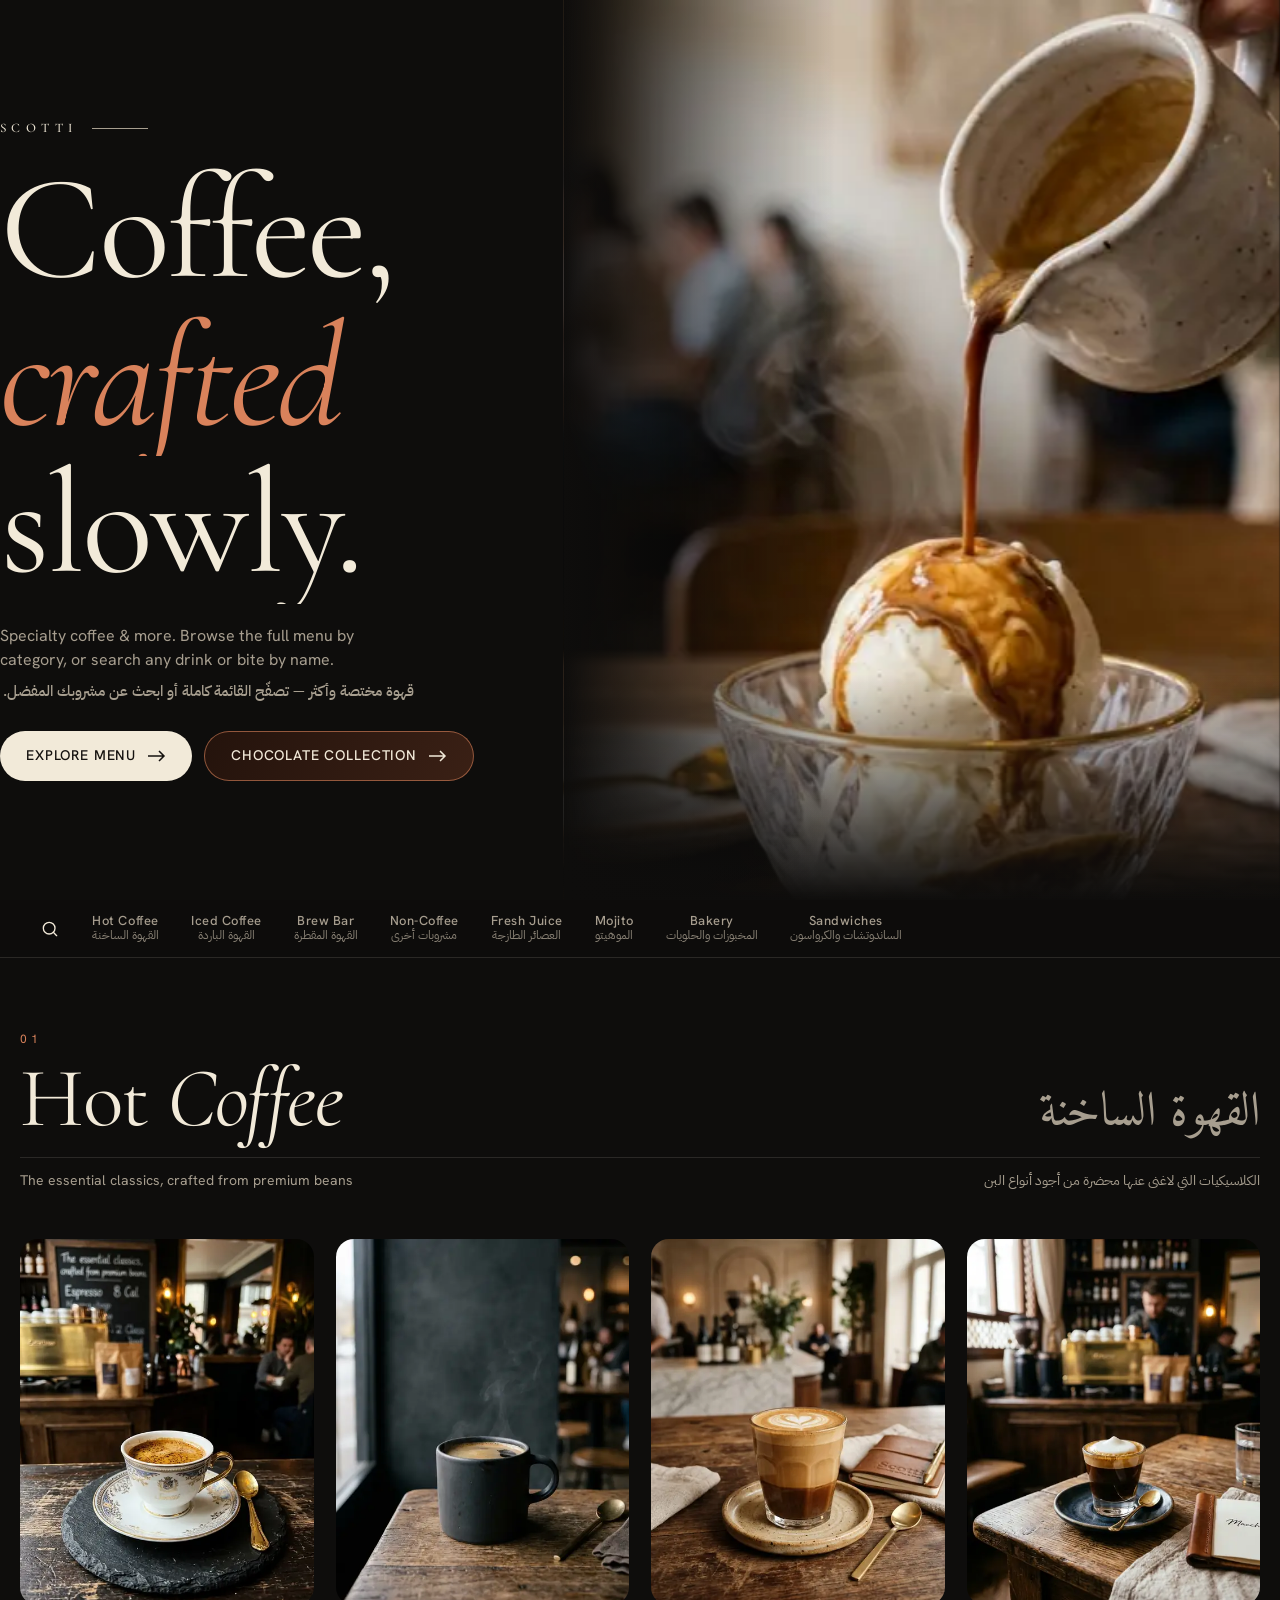
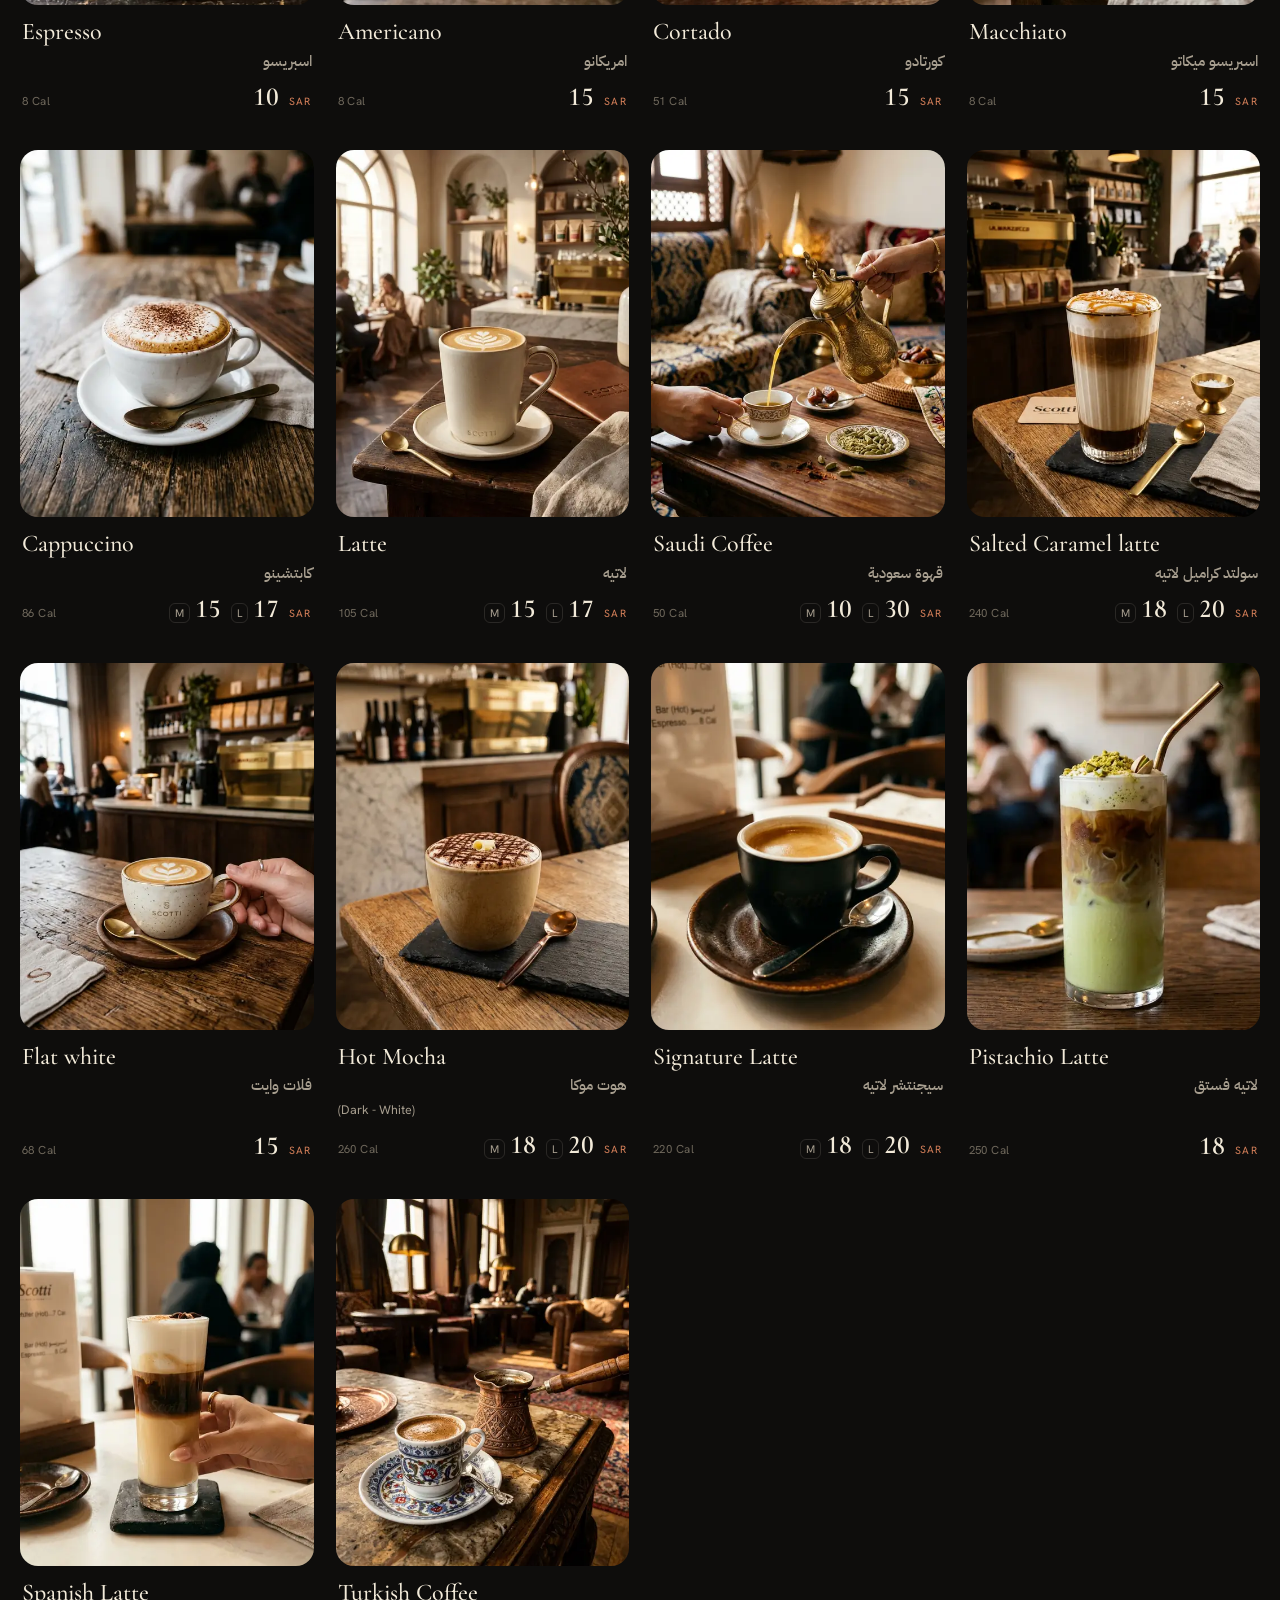
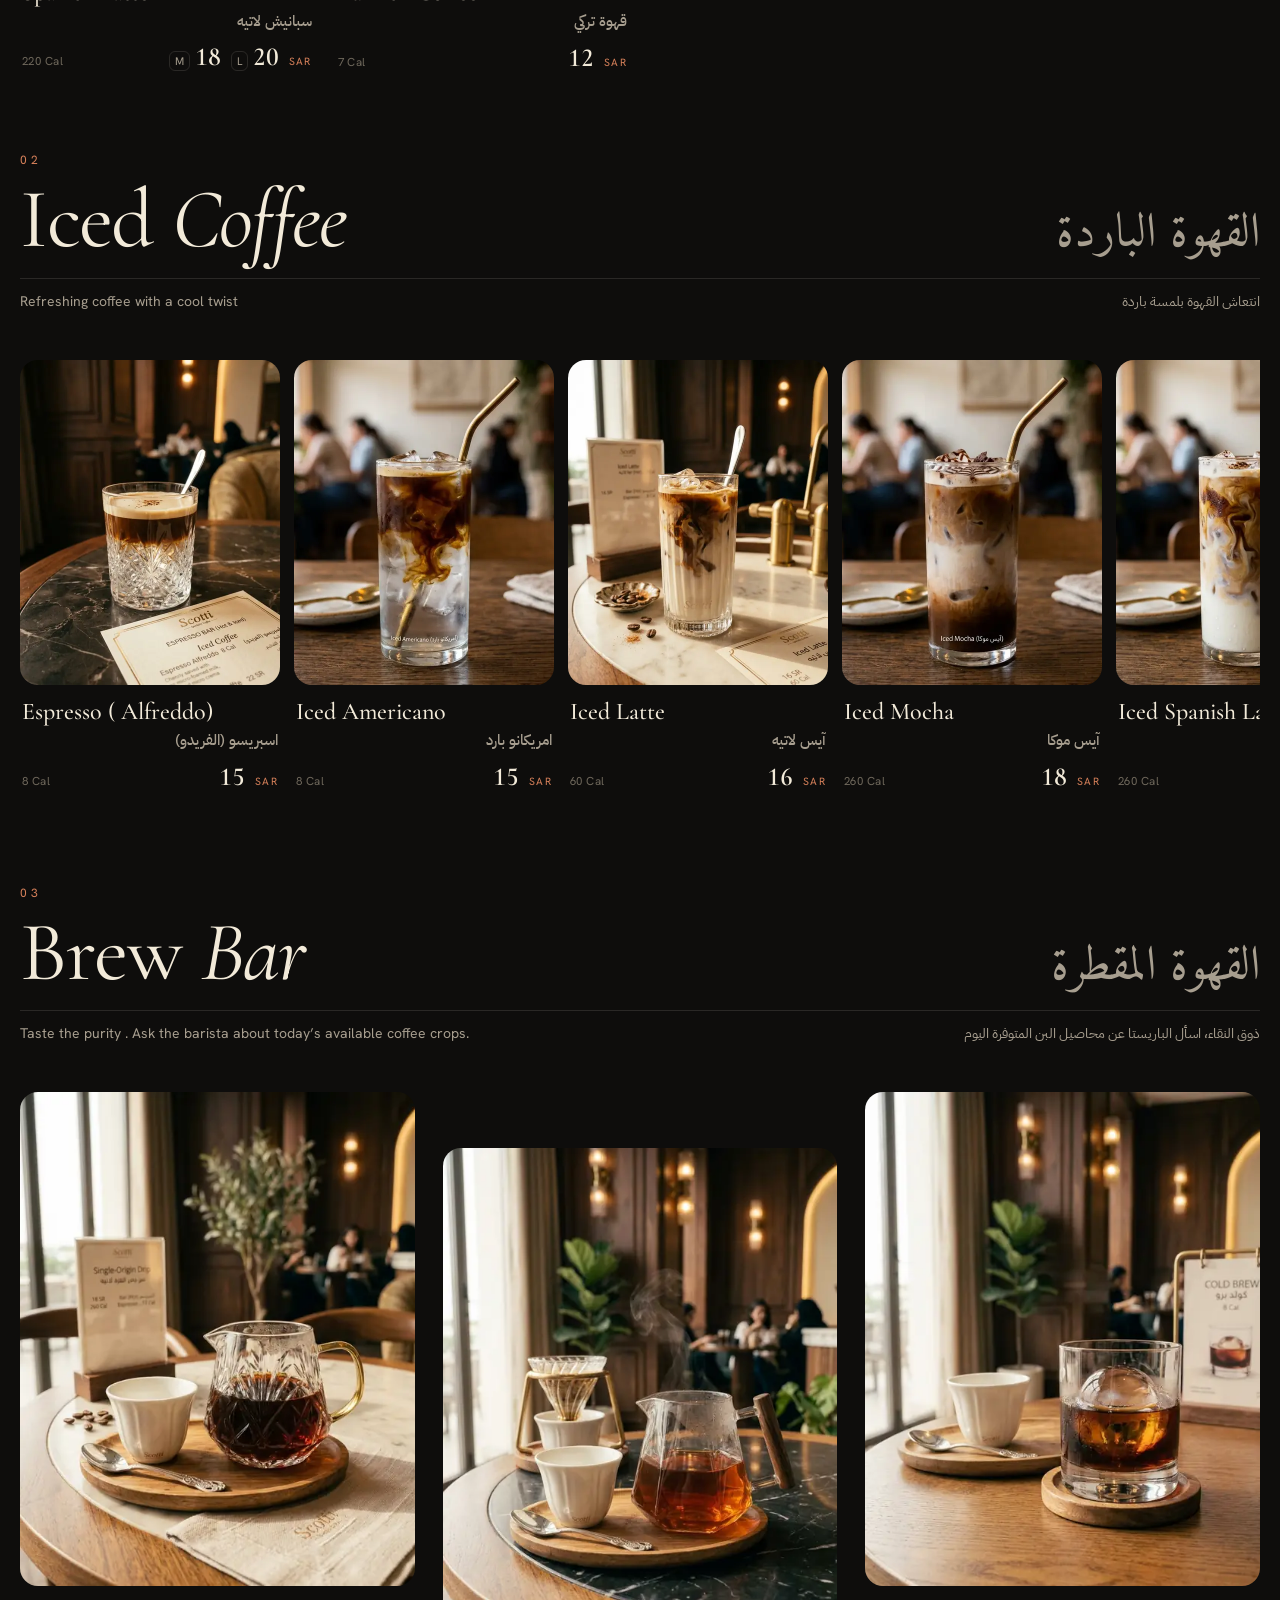
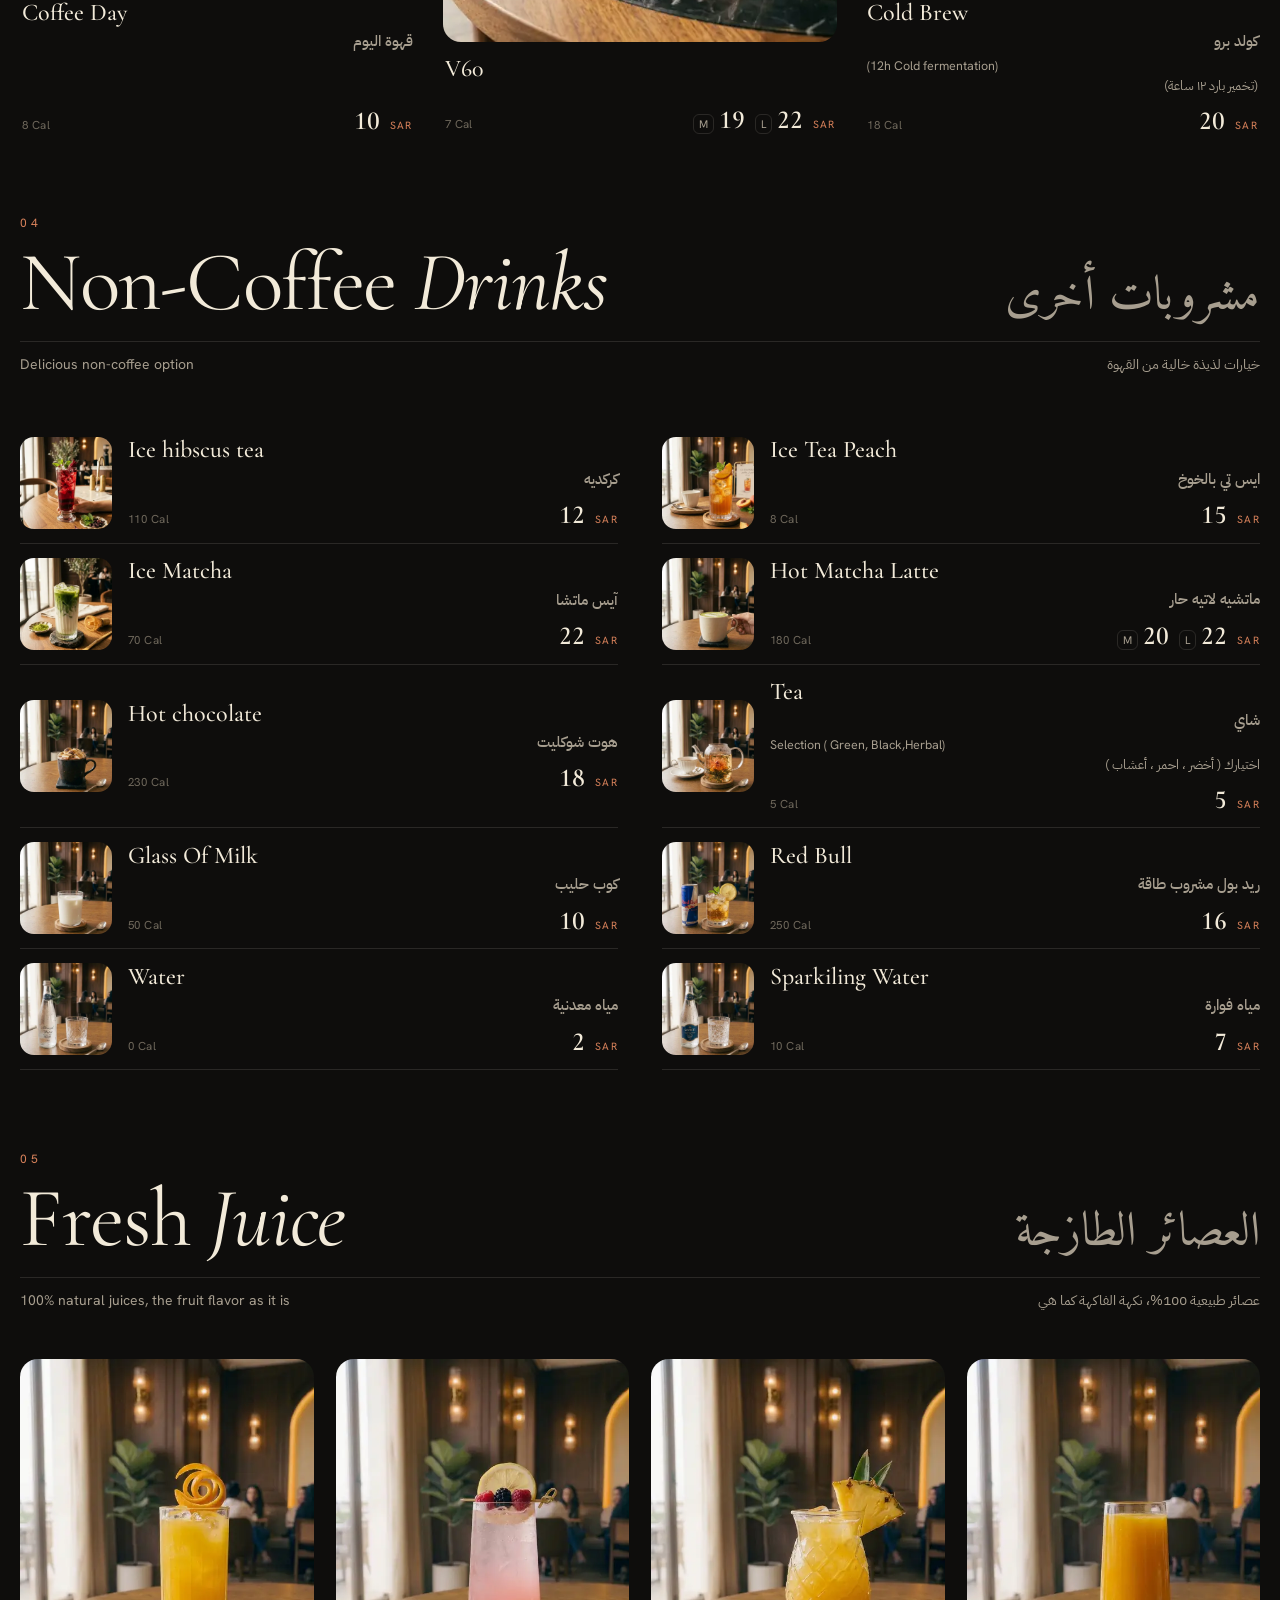
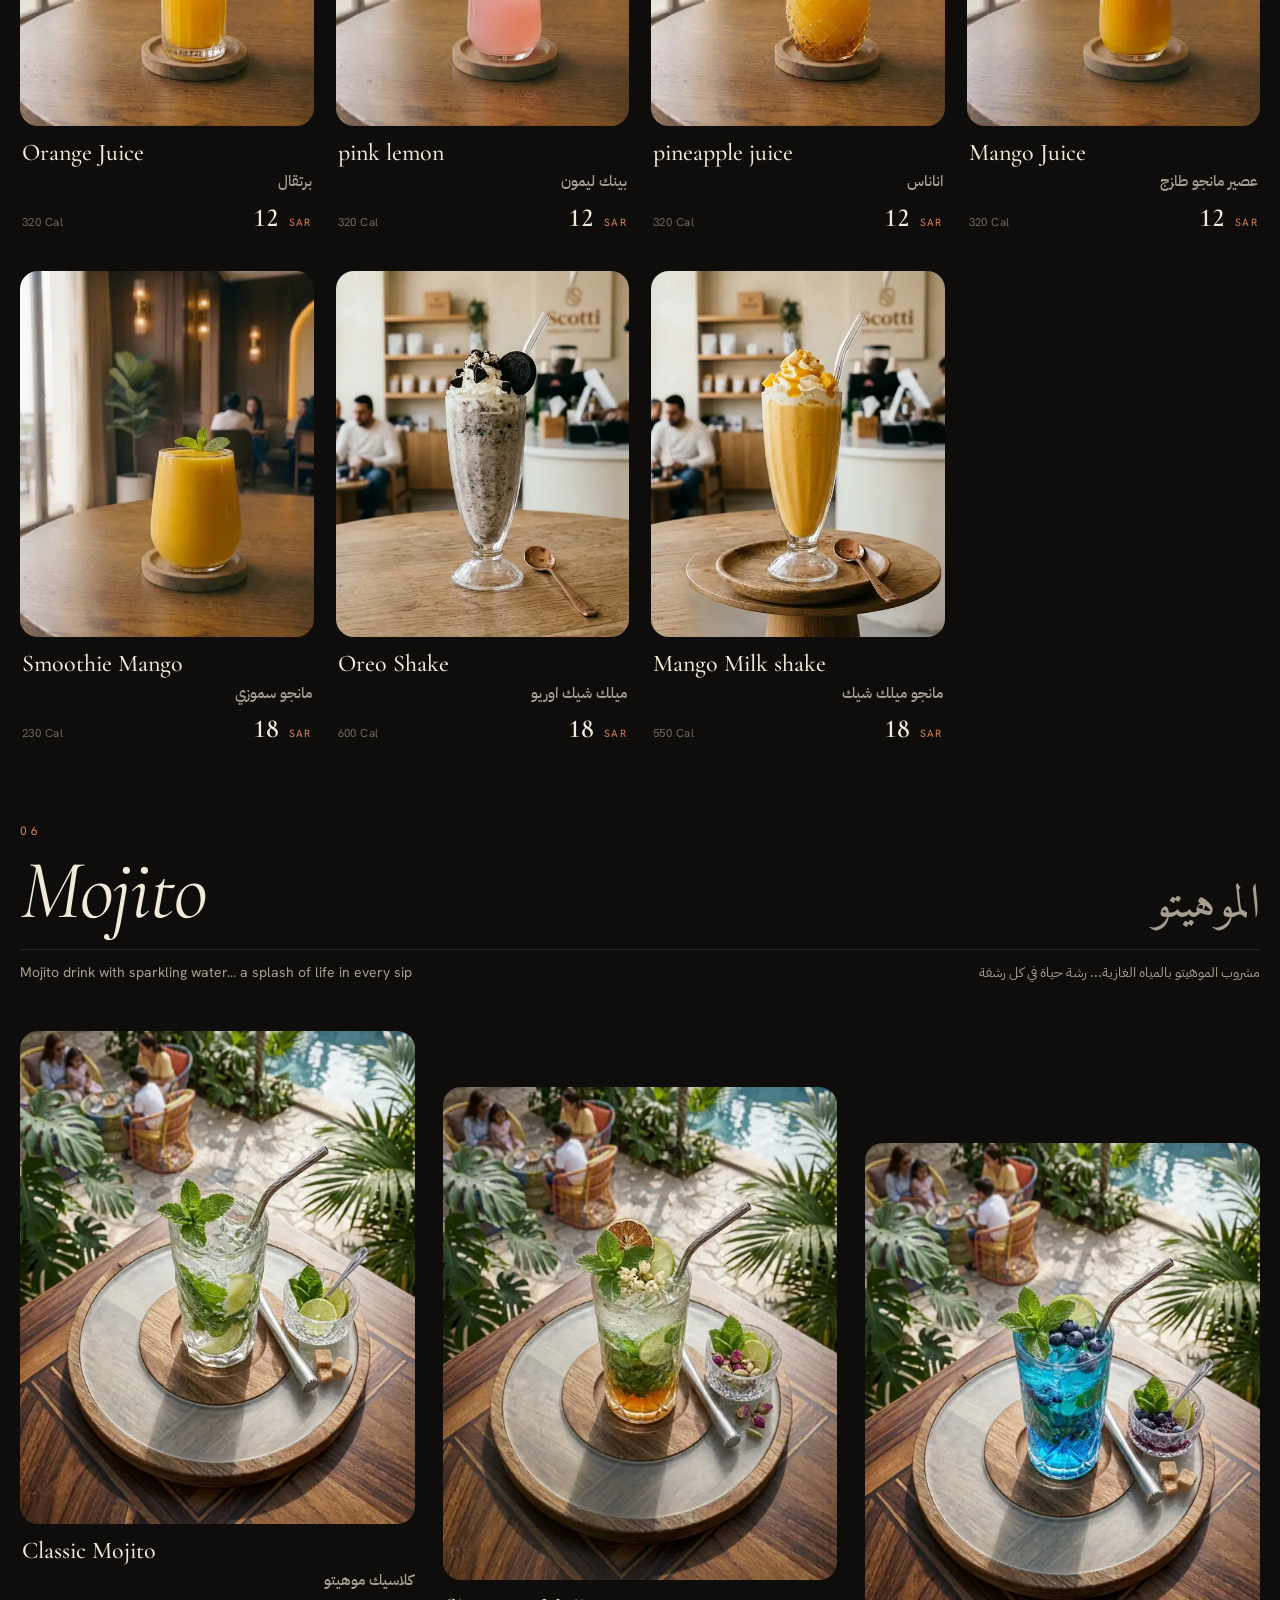
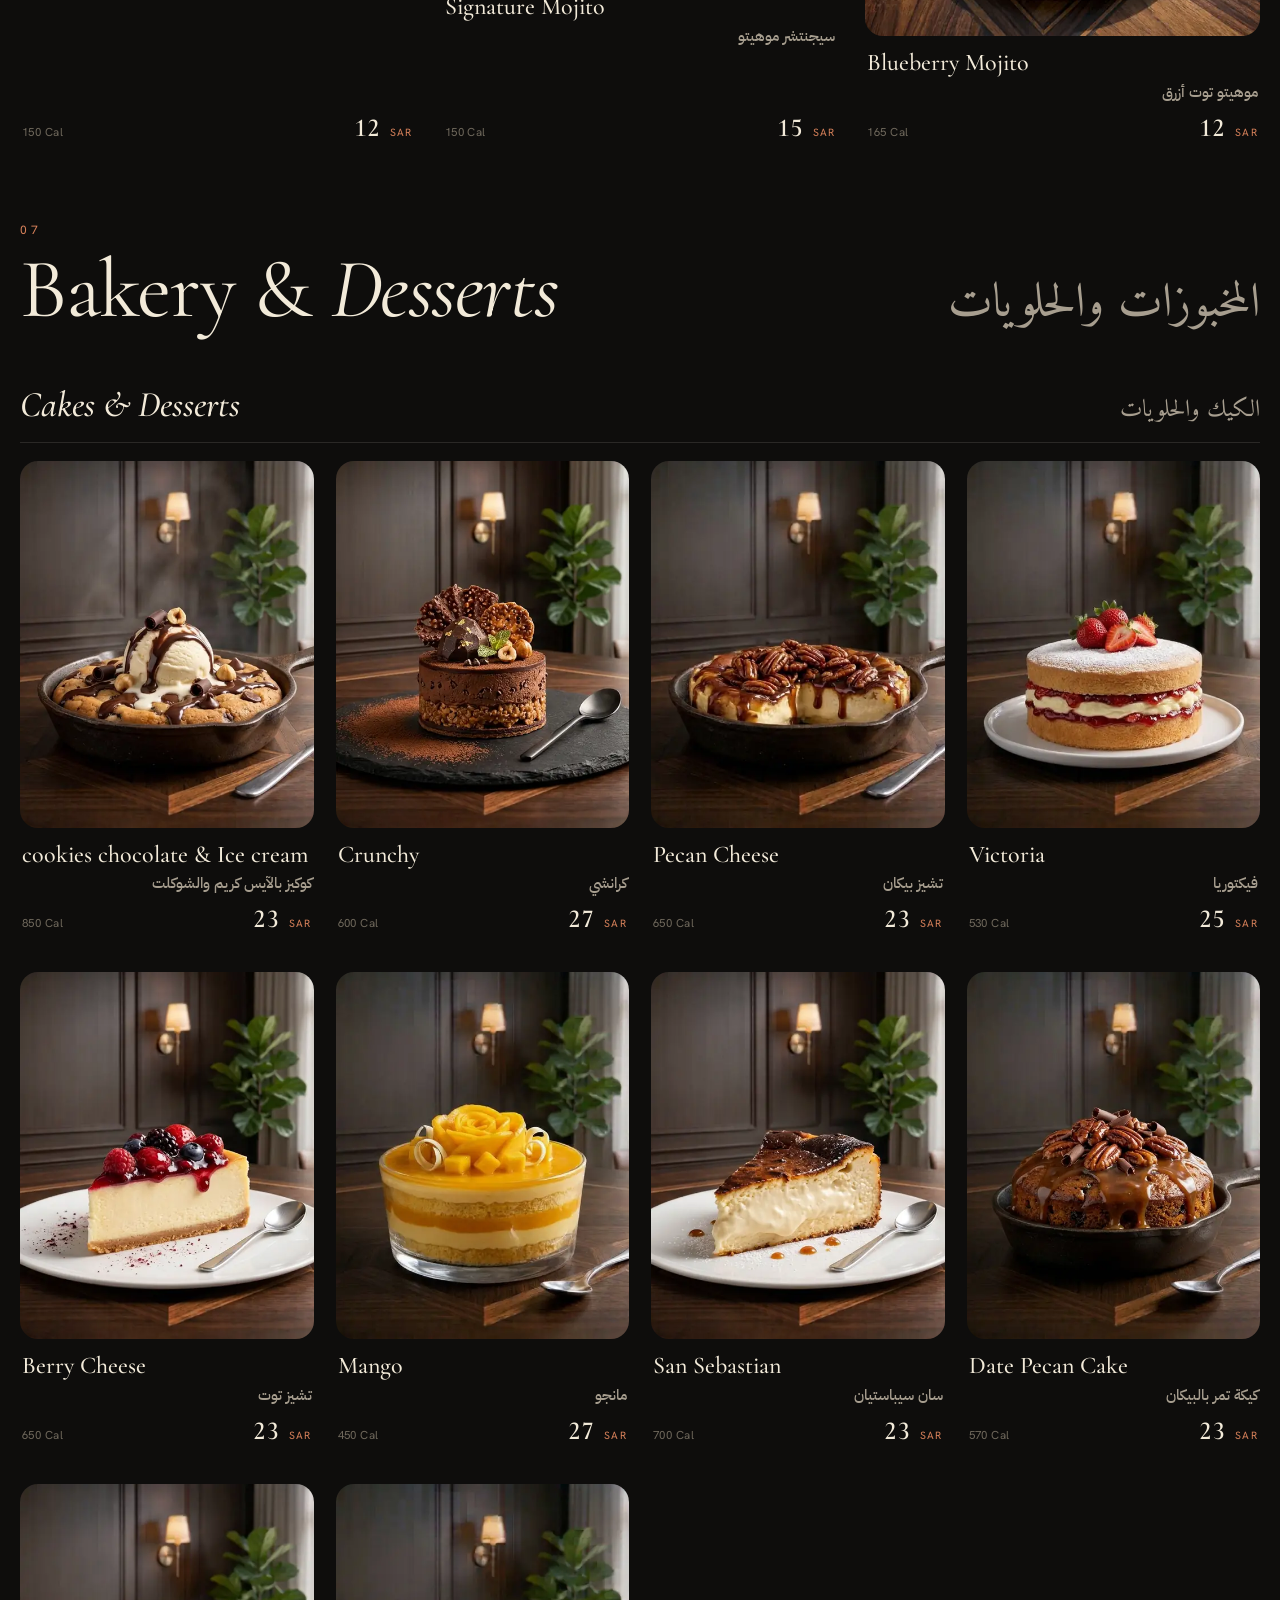
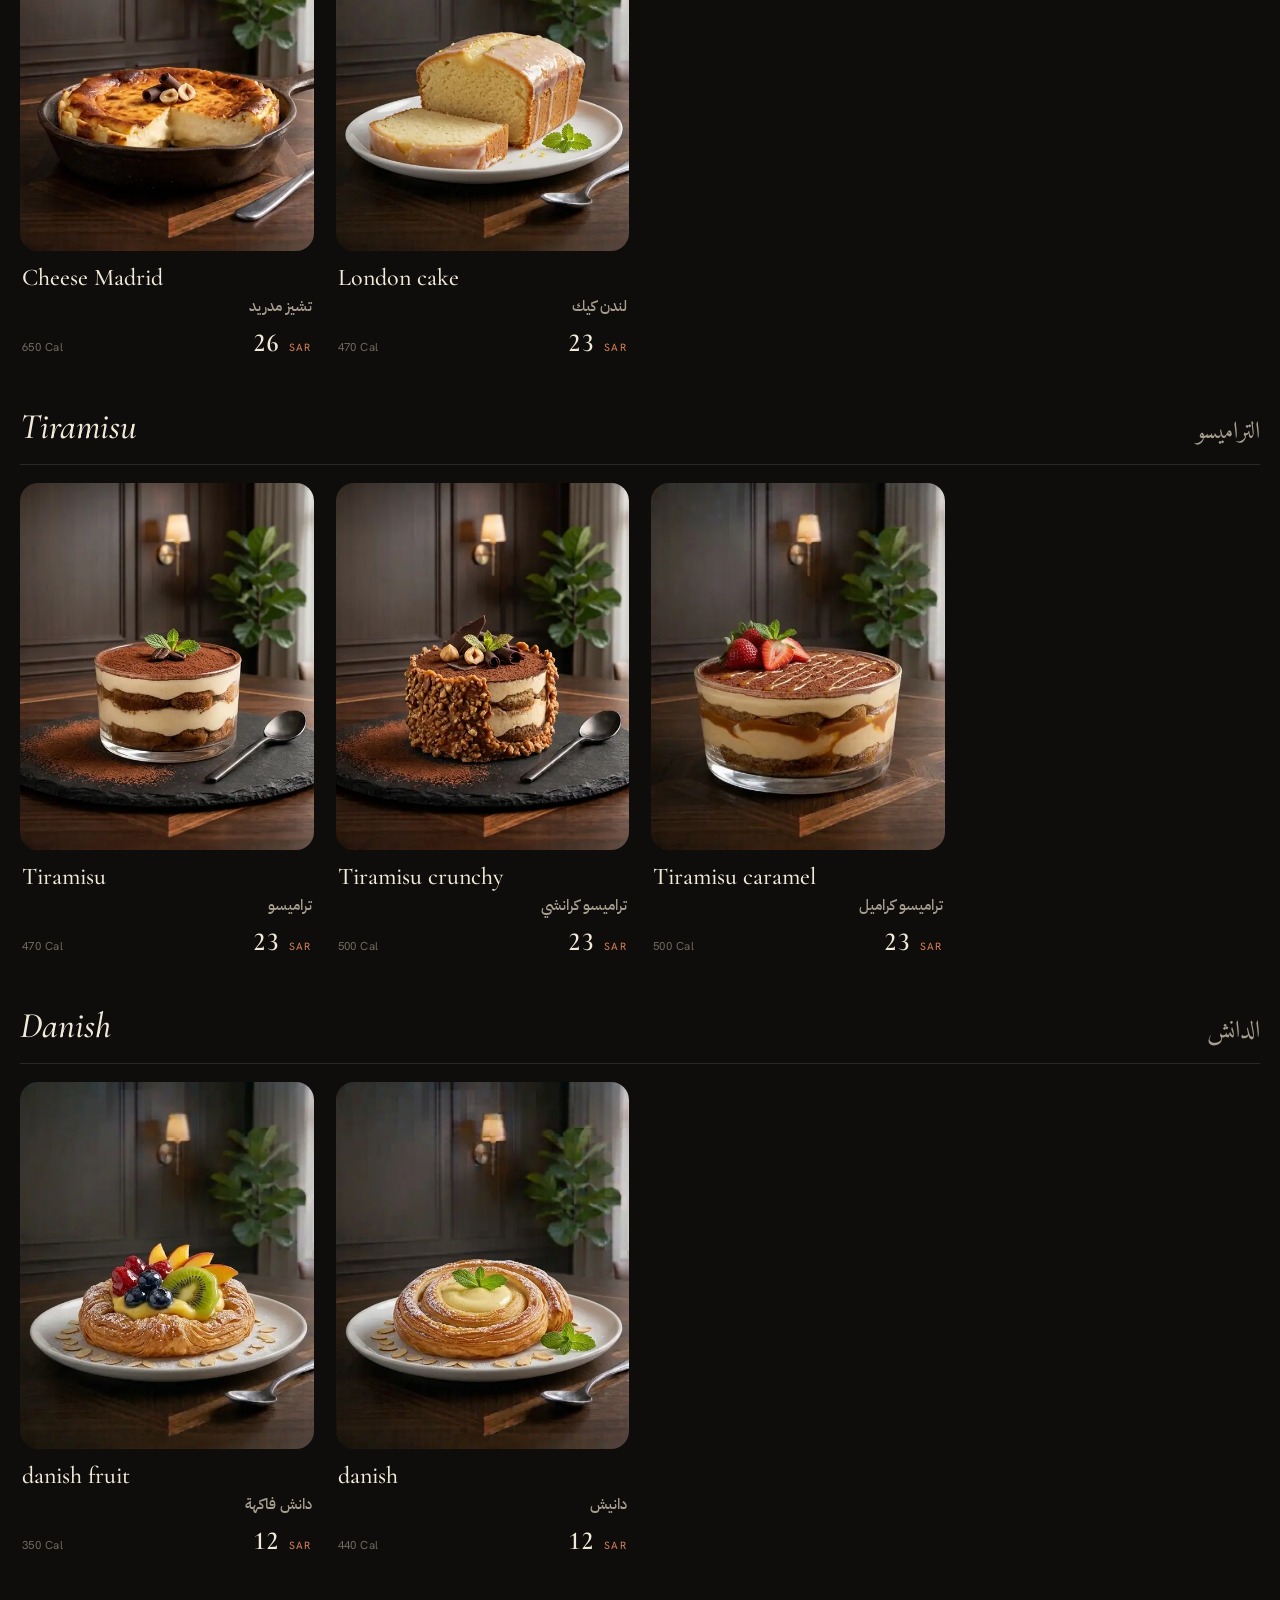
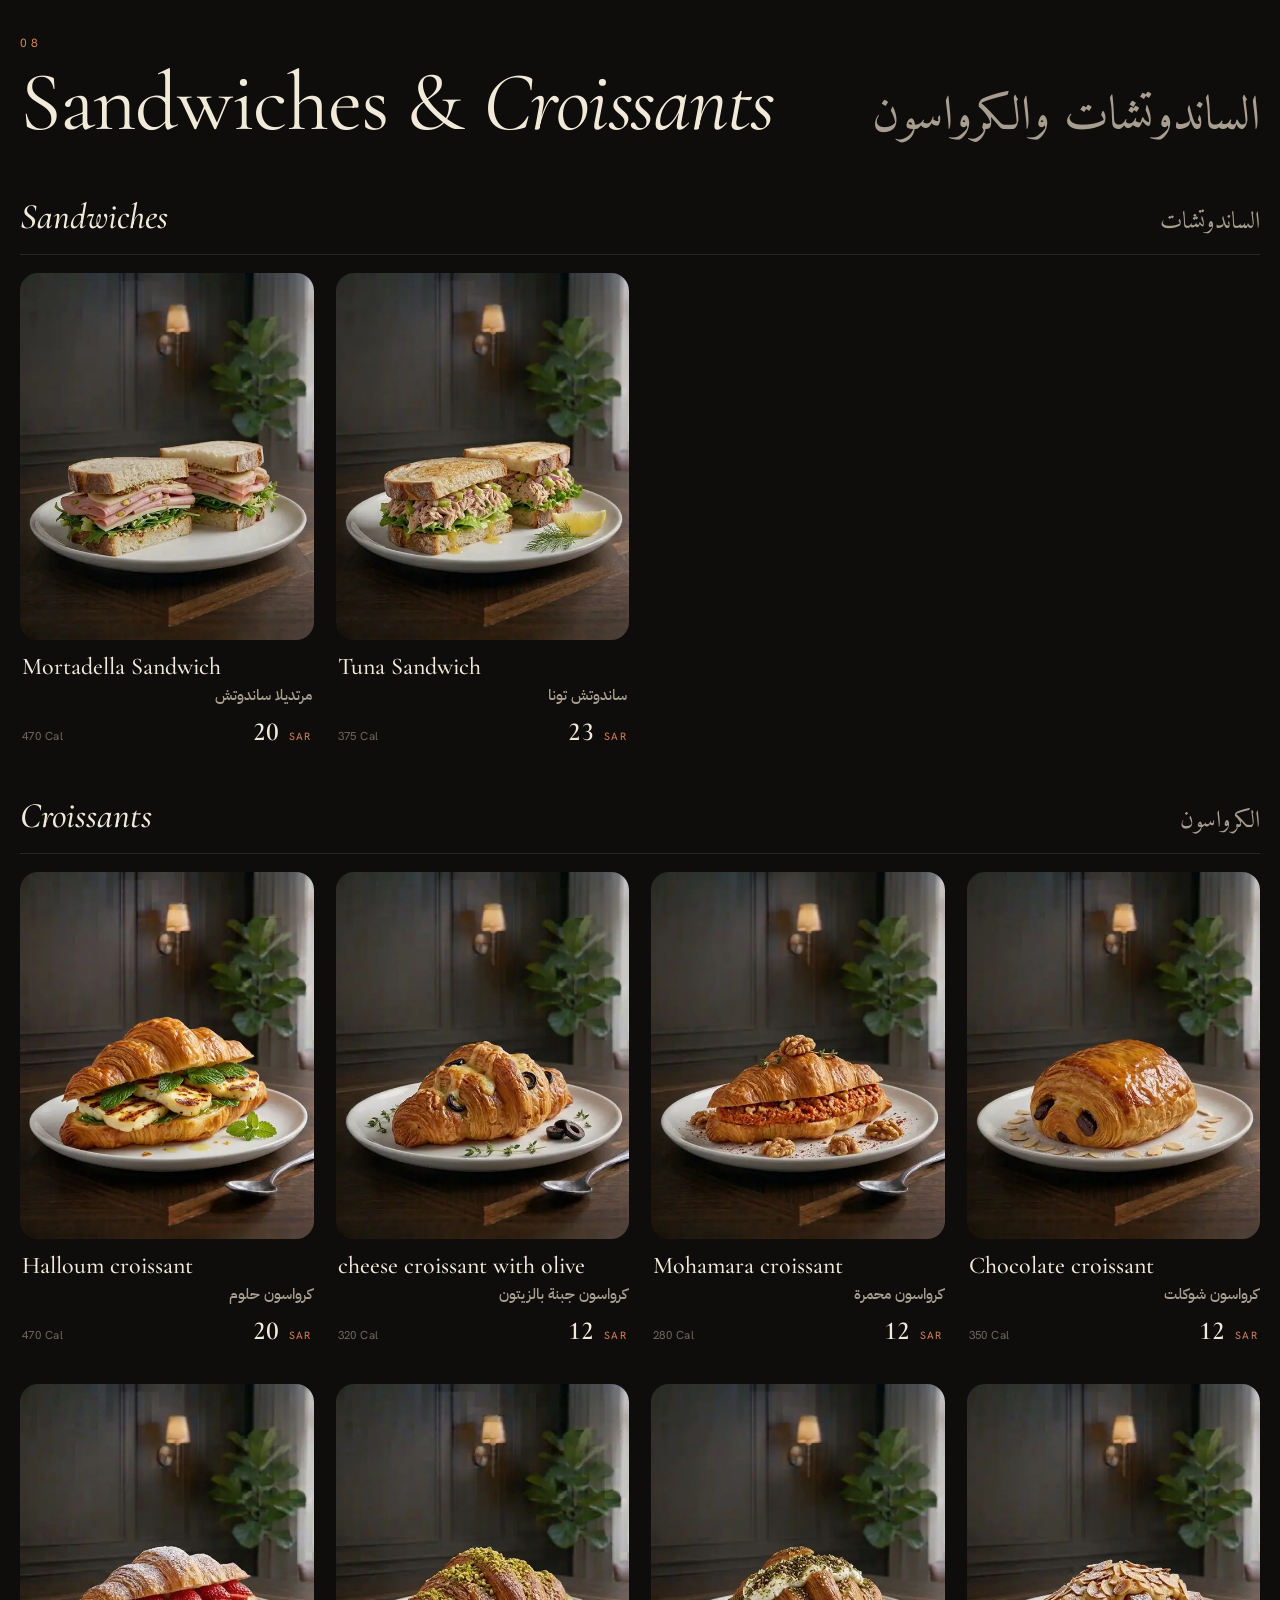
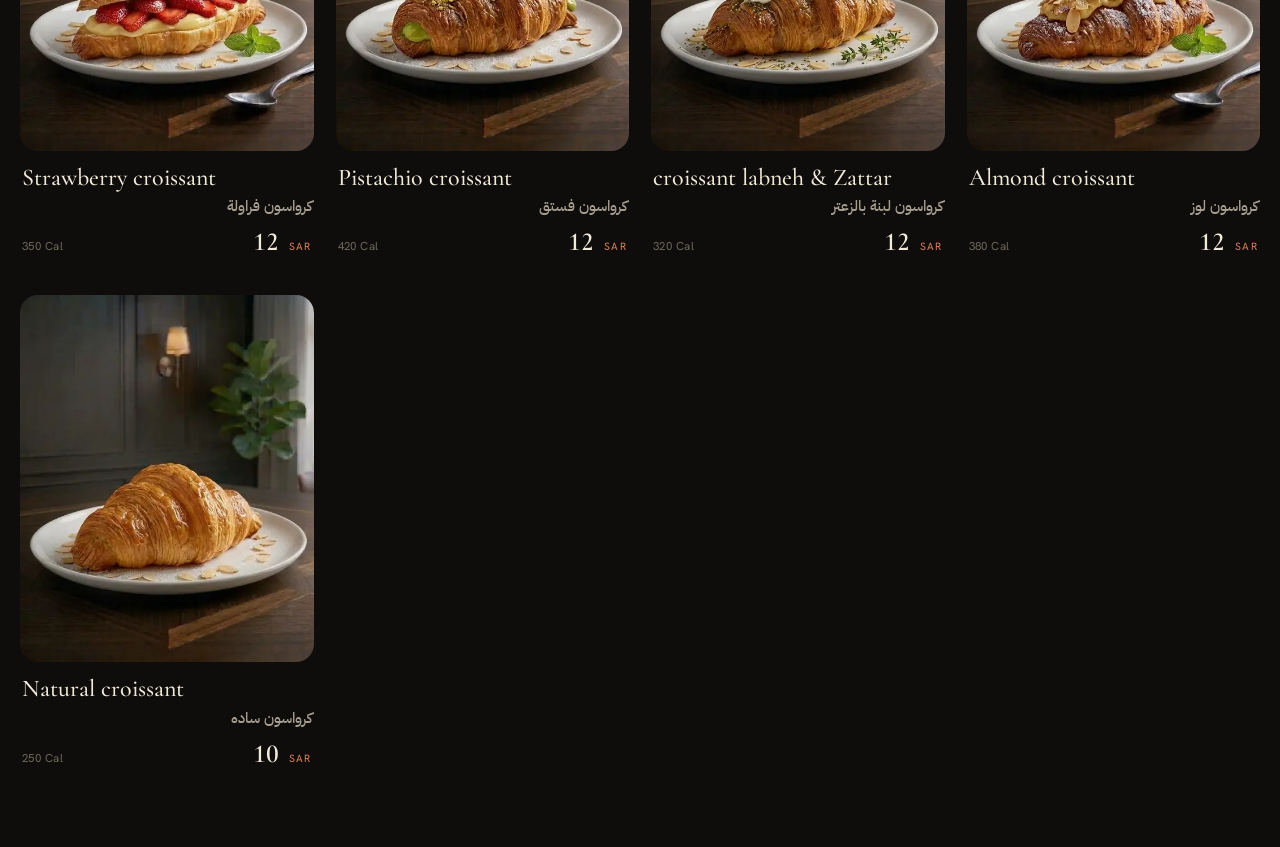
==== Menu/index.html @ 506a85cc "أضافة المنيو" ====
<!DOCTYPE html>
<html lang="en" dir="ltr">
<head>
<meta charset="utf-8">
<meta name="viewport" content="width=device-width, initial-scale=1, viewport-fit=cover">
<title>SCOTTI — Specialty Coffee &amp; More · Menu | قائمة سكوتي</title>
<meta name="description" content="SCOTTI digital menu: hot and iced coffee, brew bar, drinks, fresh juice, mojito, chocolate collection, bakery, sandwiches and croissants. قائمة سكوتي للقهوة المختصة.">
<meta name="theme-color" content="#0e0d0c">
<meta name="color-scheme" content="dark">
<link rel="preconnect" href="https://fonts.googleapis.com">
<link rel="preconnect" href="https://fonts.gstatic.com" crossorigin>
<link href="https://fonts.googleapis.com/css2?family=Cormorant+Garamond:ital,wght@0,400;0,500;0,600;1,400;1,500&family=Hanken+Grotesk:wght@400;500;600&family=IBM+Plex+Sans+Arabic:wght@400;500;600&family=Amiri:wght@400;700&display=swap" rel="stylesheet">
<link rel="stylesheet" href="css/style.css">
</head>
<body>
<header class="hero" id="top">
  <div class="hero-img" id="heroImg"><img id="heroPic" src="images/hero.webp" alt="Affogato served at a SCOTTI café table" width="1200" height="654"></div>
  <div class="wrap hero-in">
    <div class="hero-txt">
      <p class="brand rise" style="--i:0">Scotti</p>
      <h1 aria-label="Coffee, crafted slowly.">
        <span class="l"><span style="--i:0">Coffee,</span></span>
        <span class="l"><span style="--i:1"><em>crafted</em></span></span>
        <span class="l"><span style="--i:2">slowly.</span></span>
      </h1>
      <p class="intro rise" style="--i:3">Specialty coffee &amp; more. Browse the full menu by category, or search any drink or bite by name.
        <span class="ar" lang="ar">قهوة مختصة وأكثر — تصفّح القائمة كاملة أو ابحث عن مشروبك المفضل.</span></p>
      <div class="cta rise" style="--i:4">
        <a class="btn p" href="#hot" data-go="hot"><span>Explore Menu</span><svg width="18" height="12" viewBox="0 0 18 12" fill="none" stroke="currentColor" stroke-width="1.5"><path d="M0 6h16M11 1l5 5-5 5"/></svg></a>
        <a class="btn s" href="#chocolate" data-go="chocolate"><span>Chocolate Collection</span><svg width="18" height="12" viewBox="0 0 18 12" fill="none" stroke="currentColor" stroke-width="1.5"><path d="M0 6h16M11 1l5 5-5 5"/></svg></a>
      </div>
    </div>
  </div>
</header>

<nav class="nav" id="nav" aria-label="Menu sections">
  <div class="bar">
    <button class="sbtn" id="sopen" type="button" aria-label="Search the menu · بحث"><svg width="20" height="20" viewBox="0 0 24 24" fill="none" stroke="currentColor" stroke-width="1.6" stroke-linecap="round"><circle cx="11" cy="11" r="7"/><path d="M20 20l-4-4"/></svg></button>
    <ul class="chips" id="chips"></ul>
    <form class="sform" id="sform" role="search" onsubmit="return false">
      <input id="q" type="search" placeholder="Search · ابحث" autocomplete="off" enterkeyhint="search" aria-label="Search products in Arabic or English">
      <button class="sbtn" id="sclose" type="button" aria-label="Close search"><svg width="18" height="18" viewBox="0 0 24 24" fill="none" stroke="currentColor" stroke-width="1.6" stroke-linecap="round"><path d="M5 5l14 14M19 5L5 19"/></svg></button>
    </form>
  </div>
</nav>

<main id="menu">
  <div class="wrap empty" id="empty" hidden><h3>No matching products</h3><p class="ar" lang="ar">لا توجد منتجات مطابقة</p><p>Try another spelling, or search in Arabic or English.</p></div>
</main>
<noscript><p style="padding:24px">Please enable JavaScript to view the SCOTTI menu.</p></noscript>

<script src="data/menu.js"></script>
<script src="js/app.js"></script>
</body>
</html>
---- Menu/css/style.css ----
:root{
  --bg:#0e0d0c;--bg2:#161412;--line:rgba(242,234,217,.12);--ivory:#f2ead9;--mute:#a79e8f;--dim:#6f685c;
  --ember:#d9825b;--cocoa:#24130c;--cocoa2:#3a2015;
  --serif:"Cormorant Garamond","Iowan Old Style",Georgia,serif;
  --sans:"Hanken Grotesk",system-ui,-apple-system,"Segoe UI",sans-serif;
  --ar:"IBM Plex Sans Arabic","Segoe UI",Tahoma,sans-serif;--arh:"Amiri","Noto Naskh Arabic",serif;
  --nav-h:58px;--ease:cubic-bezier(.2,.7,.1,1);
  color-scheme:dark;box-sizing:border-box;
  padding-top:env(safe-area-inset-top,0px);padding-bottom:env(safe-area-inset-bottom,0px);
}
html{scroll-behavior:smooth;scroll-padding-top:calc(var(--nav-h) + env(safe-area-inset-top,0px));height:100%}
*,*::before,*::after{box-sizing:inherit}
body{margin:0;min-height:100%;background:var(--bg);color:var(--ivory);font-family:var(--sans);font-size:15px;line-height:1.5;-webkit-font-smoothing:antialiased;overflow-x:hidden}
body::before{content:"";position:fixed;inset:0 0 auto;height:env(safe-area-inset-top,0px);background:var(--bg);z-index:70}
img{display:block;max-width:100%}
button{font:inherit;color:inherit;background:none;border:0;cursor:pointer}
:focus-visible{outline:2px solid var(--ember);outline-offset:3px}
.wrap{width:min(1240px,100% - 32px);margin-inline:auto}

/* ---------- HERO ---------- */
.hero{position:relative;min-height:100svh;display:flex;align-items:flex-end;overflow:hidden;isolation:isolate}
.hero-img{position:absolute;inset:0 0 auto 0;height:62svh;z-index:-1;clip-path:inset(0 0 0 0);animation:reveal 1.6s var(--ease) .1s both}
.hero-img img{width:100%;height:118%;object-fit:cover;object-position:50% 62%;will-change:transform;animation:settle 2.4s var(--ease) .1s both}
.hero-img::after{content:"";position:absolute;inset:0;background:linear-gradient(180deg,rgba(14,13,12,.25) 0%,rgba(14,13,12,0) 35%,var(--bg) 100%)}
.hero-in{width:100%;padding:0 0 40px}
.brand{font-family:var(--serif);font-weight:500;letter-spacing:.42em;font-size:13px;text-transform:uppercase;margin:0 0 22px;display:flex;align-items:center;gap:14px}
.brand::after{content:"";height:1px;width:56px;background:var(--mute)}
.hero h1{font-family:var(--serif);font-weight:400;font-size:clamp(54px,15vw,148px);line-height:.92;letter-spacing:-.02em;margin:0 0 20px}
.hero h1 .l{display:block;overflow:hidden;padding-bottom:.08em}
.hero h1 .l>span{display:block;transform:translateY(112%);animation:up 1.1s var(--ease) both;animation-delay:calc(.45s + var(--i)*.11s)}
.hero h1 em{font-style:italic;color:var(--ember)}
.rise{opacity:0;transform:translateY(16px);animation:fade .9s var(--ease) both;animation-delay:calc(.8s + var(--i)*.1s)}
.hero p.intro{max-width:46ch;color:var(--mute);font-size:16px;margin:0 0 28px}
.hero p.intro .ar{display:block;margin-top:8px;font-family:var(--ar);direction:rtl;text-align:right}
.cta{display:flex;flex-wrap:wrap;gap:12px}
.btn{position:relative;display:inline-flex;align-items:center;gap:12px;min-height:50px;padding:0 26px;border-radius:999px;font-weight:500;font-size:14px;letter-spacing:.06em;text-transform:uppercase;overflow:hidden;transition:transform .4s var(--ease),color .4s,border-color .4s;text-decoration:none}
.btn span{position:relative;z-index:1}
.btn svg{position:relative;z-index:1;transition:transform .4s var(--ease)}
.btn:hover svg{transform:translateX(4px)}
.btn:hover{transform:translateY(-2px)}
.btn.p{background:var(--ivory);color:#15120f}
.btn.s{border:1px solid rgba(217,130,91,.6);color:var(--ivory);background:linear-gradient(120deg,var(--cocoa),var(--cocoa2))}
.btn.s::before{content:"";position:absolute;inset:0;background:var(--ember);transform:translateY(101%);transition:transform .5s var(--ease)}
.btn.s:hover::before{transform:translateY(0)}
.btn.s:hover{color:#15120f}
@keyframes up{to{transform:none}}
@keyframes fade{to{opacity:1;transform:none}}
@keyframes reveal{from{clip-path:inset(100% 0 0 0)}to{clip-path:inset(0 0 0 0)}}
@keyframes settle{from{transform:scale(1.25)}to{transform:scale(1)}}
@keyframes float{50%{transform:translateY(-8px)}}
@media(min-width:900px){
  .hero{align-items:center}
  .hero-img{inset:0 0 0 auto;width:56%;height:100%;border-radius:0}
  .hero-img::after{background:linear-gradient(90deg,var(--bg) 0%,rgba(14,13,12,0) 38%),linear-gradient(0deg,var(--bg) 0%,rgba(14,13,12,0) 25%)}
  .hero-in{padding:90px 0}
  .hero-txt{max-width:52%}
}

/* ---------- NAV ---------- */
.nav{position:sticky;top:env(safe-area-inset-top,0px);z-index:60;background:rgba(14,13,12,.88);backdrop-filter:blur(14px);-webkit-backdrop-filter:blur(14px);border-bottom:1px solid var(--line);height:var(--nav-h)}
.nav .bar{height:100%;display:flex;align-items:center;gap:6px;width:min(1240px,100%);margin-inline:auto;padding-inline:8px}
.sbtn{flex:none;width:44px;height:44px;border-radius:50%;display:grid;place-items:center;transition:background .3s}
.sbtn:hover{background:rgba(242,234,217,.08)}
.chips{list-style:none;margin:0;padding:0;display:flex;gap:4px;overflow-x:auto;scrollbar-width:none;flex:1;scroll-behavior:smooth;-webkit-overflow-scrolling:touch}
.chips::-webkit-scrollbar{display:none}
.chips a{display:flex;flex-direction:column;align-items:center;justify-content:center;min-height:44px;padding:2px 14px;white-space:nowrap;text-decoration:none;color:var(--mute);border-radius:10px;position:relative;transition:color .3s;line-height:1.15}
.chips a b{font-weight:500;font-size:13px;letter-spacing:.04em}
.chips a i{font-style:normal;font-family:var(--ar);font-size:11.5px;opacity:.8}
.chips a::after{content:"";position:absolute;left:14px;right:14px;bottom:2px;height:2px;background:var(--ember);transform:scaleX(0);transition:transform .45s var(--ease)}
.chips a.on{color:var(--ivory)}
.chips a.on::after{transform:scaleX(1)}
.sform{display:none;flex:1;align-items:center;gap:6px}
.nav.searching .chips{display:none}
.nav.searching .sform{display:flex}
.sform input{flex:1;min-width:0;height:42px;border-radius:999px;border:1px solid var(--line);background:var(--bg2);color:var(--ivory);padding:0 18px;font:inherit;font-size:16px}
.sform input::placeholder{color:var(--dim)}
.sform input:focus{outline:none;border-color:var(--ember)}

/* ---------- SECTIONS ---------- */
main{padding-bottom:72px}
.sec{padding:72px 0 8px;position:relative}
.sec-h{display:grid;gap:8px;margin-bottom:34px}
.sec-h .no{font-size:12px;letter-spacing:.3em;color:var(--ember)}
.sec-h .t{display:flex;flex-wrap:wrap;align-items:baseline;justify-content:space-between;gap:6px 24px}
.sec-h h2{font-family:var(--serif);font-weight:400;font-size:clamp(40px,8vw,84px);line-height:1;letter-spacing:-.015em;margin:0}
.sec-h h2 em{font-style:italic}
.sec-h .ta{font-family:var(--arh);font-size:clamp(28px,5vw,48px);direction:rtl;line-height:1.2;color:var(--mute)}
.sec-h .d{display:flex;flex-wrap:wrap;justify-content:space-between;gap:4px 24px;color:var(--mute);font-size:14px;border-top:1px solid var(--line);padding-top:12px;margin-top:6px}
.sec-h .d span:last-child{font-family:var(--ar);direction:rtl;text-align:right}
.sub{display:flex;align-items:baseline;justify-content:space-between;gap:12px;margin:44px 0 18px;padding-bottom:10px;border-bottom:1px solid var(--line)}
.sub h3{margin:0;font-family:var(--serif);font-weight:500;font-style:italic;font-size:clamp(26px,4vw,36px)}
.sub span{font-family:var(--arh);font-size:24px;color:var(--mute);direction:rtl}

.grid{display:grid;grid-template-columns:repeat(2,1fr);gap:26px 14px}
@media(min-width:700px){.grid{grid-template-columns:repeat(3,1fr);gap:40px 22px}}
@media(min-width:1050px){.grid{grid-template-columns:repeat(4,1fr)}}
.rail,.tall{display:flex;gap:14px;overflow-x:auto;scroll-snap-type:x mandatory;padding:0 16px 14px;margin-inline:-16px;scrollbar-width:none}
.rail::-webkit-scrollbar,.tall::-webkit-scrollbar{display:none}
.rail .card,.tall .card{flex:0 0 min(66vw,290px);scroll-snap-align:start}
@media(min-width:700px){.rail{padding-inline:0;margin-inline:0;scrollbar-width:thin}.rail .card{flex-basis:260px}}
@media(min-width:900px){
  .tall{display:grid;grid-template-columns:repeat(3,1fr);gap:28px;overflow:visible;padding:0;margin:0}
  .tall .card:nth-child(2){margin-top:56px}
  .tall .card:nth-child(3){margin-top:112px}
  .tall.two .card:nth-child(3){margin-top:0}
}
.list{display:grid;gap:0 44px}
@media(min-width:800px){.list{grid-template-columns:1fr 1fr}}
.list .card{display:grid;grid-template-columns:92px 1fr;gap:16px;align-items:center;padding:14px 0;border-bottom:1px solid var(--line)}
.list .ph{aspect-ratio:1/1;border-radius:14px}
.list .meta{padding:0}

/* ---------- CARD ---------- */
.card{display:flex;flex-direction:column;min-width:0}
.ph{position:relative;aspect-ratio:4/5;overflow:hidden;border-radius:18px;background:var(--bg2)}
.ph img{width:100%;height:100%;object-fit:cover;transition:transform 1.1s var(--ease),filter .6s}
.card:hover .ph img{transform:scale(1.05)}
.meta{padding:14px 2px 0;display:flex;flex-direction:column;gap:2px;flex:1}
.en{font-family:var(--serif);font-weight:500;font-size:clamp(19px,2.2vw,24px);line-height:1.1;margin:0;direction:ltr;text-align:left}
.ar{font-family:var(--ar);font-weight:500;font-size:15px;color:var(--mute);direction:rtl;text-align:right;margin:2px 0 0;line-height:1.5}
.d1{font-size:12.5px;color:var(--mute);margin:2px 0 0;direction:ltr;text-align:left}
.d2{font-family:var(--ar);font-size:12.5px;color:var(--mute);margin:0;direction:rtl;text-align:right}
.foot{margin-top:auto;padding-top:10px;display:flex;align-items:baseline;justify-content:space-between;gap:8px;flex-wrap:wrap}
.cal{font-size:11.5px;letter-spacing:.04em;color:var(--dim);direction:ltr}
.price{display:flex;align-items:baseline;gap:10px;direction:ltr;margin-inline-start:auto}
.price .sz{display:inline-flex;align-items:baseline;gap:5px}
.price em{font-style:normal;font-size:11px;color:var(--mute);border:1px solid var(--line);border-radius:6px;padding:0 5px;line-height:18px}
.price b{font-family:var(--serif);font-weight:600;font-size:26px;line-height:1;font-variant-numeric:lining-nums tabular-nums}
.price i{font-style:normal;font-size:10.5px;letter-spacing:.12em;color:var(--ember)}

/* ---------- SEARCH STATE ---------- */
.empty{text-align:center;padding:110px 0 80px;color:var(--mute)}
.empty h3{font-family:var(--serif);font-weight:400;font-size:34px;color:var(--ivory);margin:0 0 8px}
.empty p{margin:4px 0}
.empty .ar{text-align:center;font-family:var(--ar)}
[hidden]{display:none!important}
.card[data-hide="1"],.sec[data-hide="1"],.sub[data-hide="1"]{display:none}

/* ---------- REVEAL ---------- */
.rv{opacity:0;transform:translateY(26px);transition:opacity .9s var(--ease),transform .9s var(--ease);transition-delay:calc(var(--d,0)*60ms)}
.rv.in{opacity:1;transform:none}
@media(prefers-reduced-motion:reduce){
  html{scroll-behavior:auto}
  *,*::before,*::after{animation-duration:.01ms!important;animation-delay:0s!important;transition-duration:.01ms!important}
  .rv,.rise,.hero h1 .l>span{opacity:1;transform:none}
}
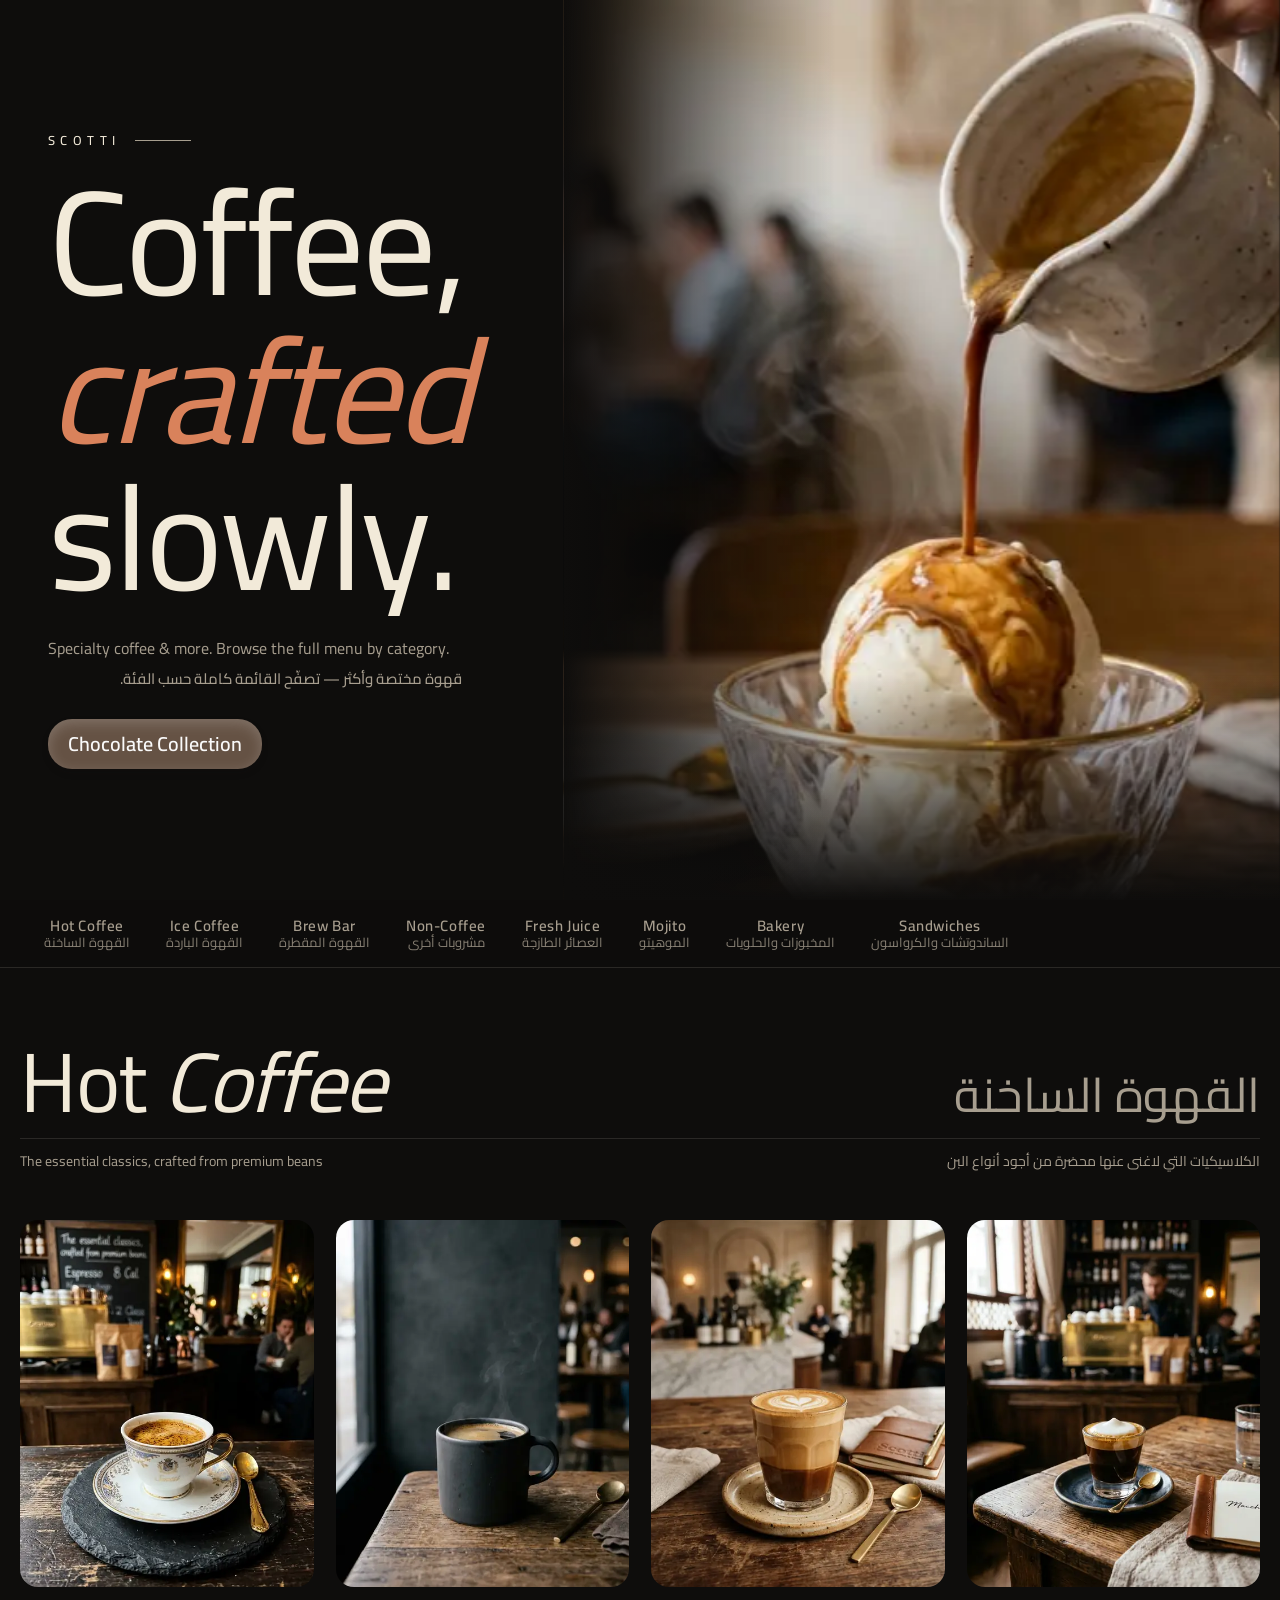
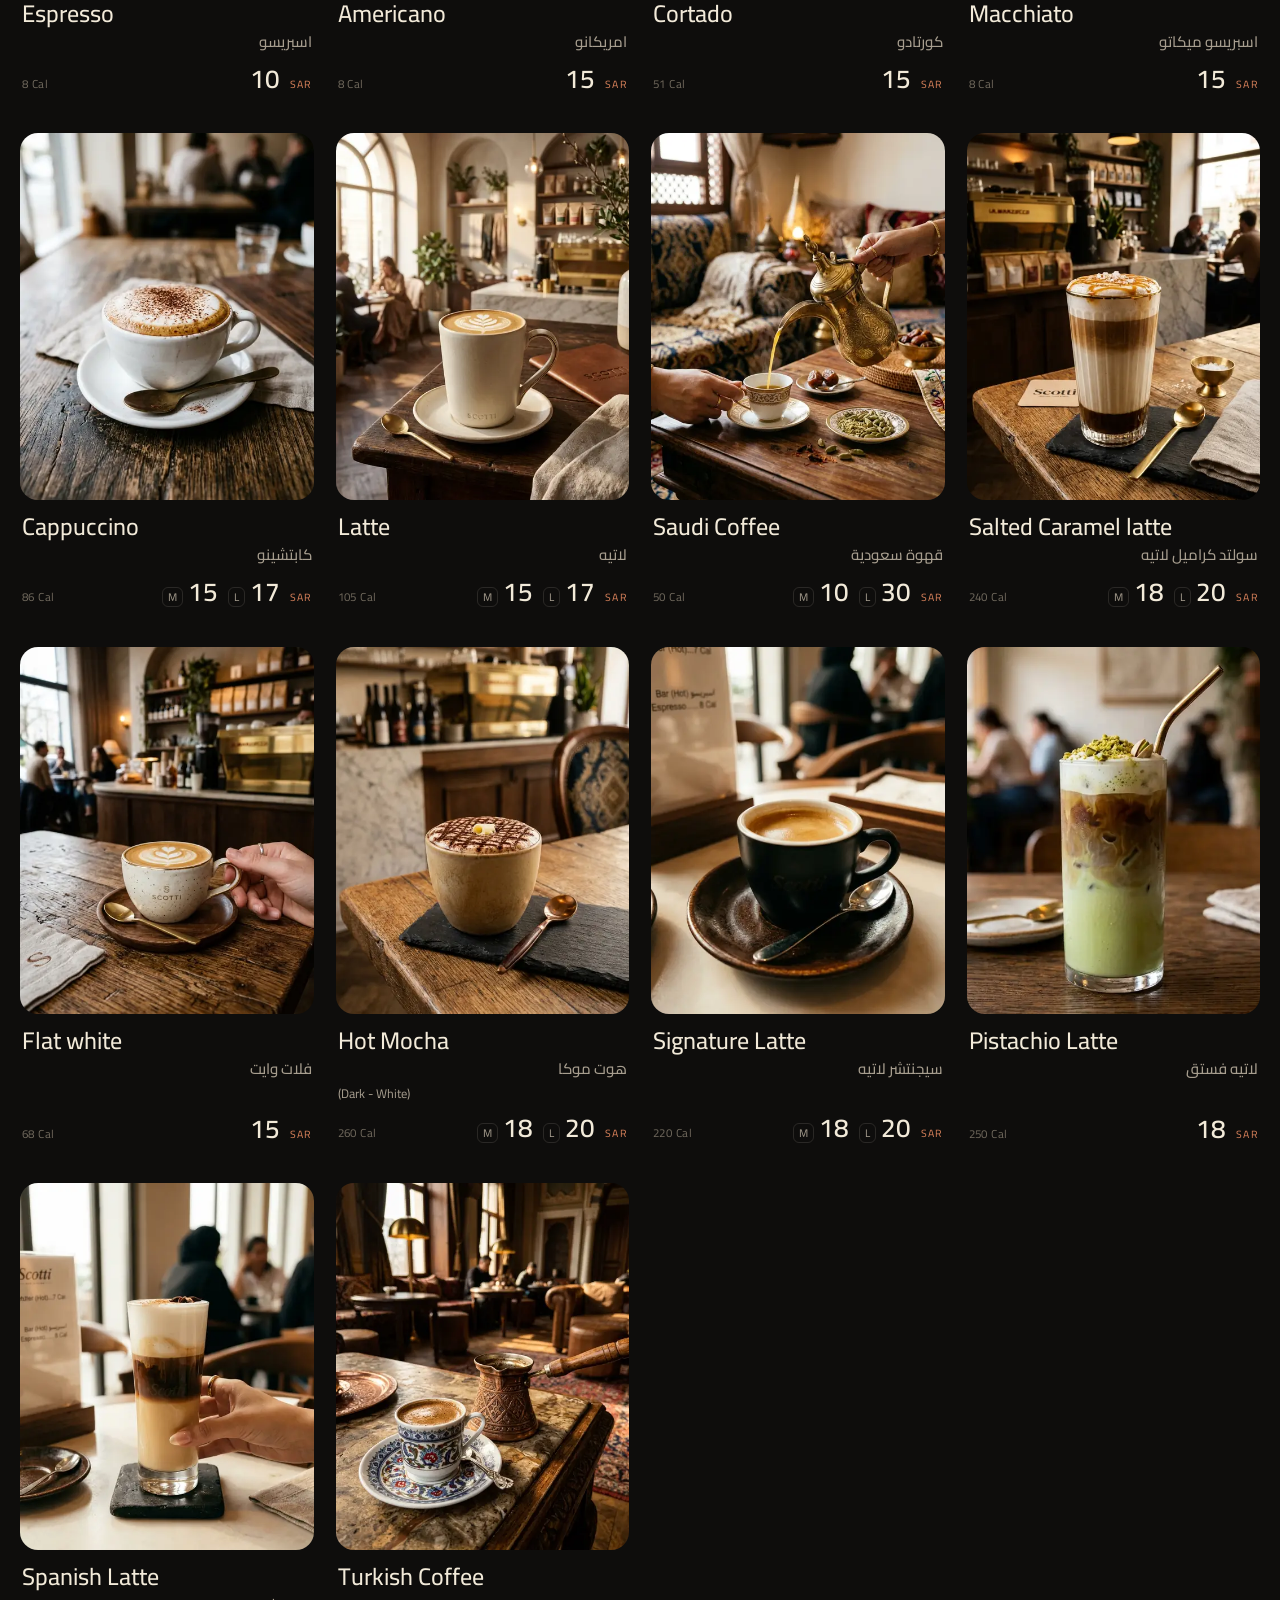
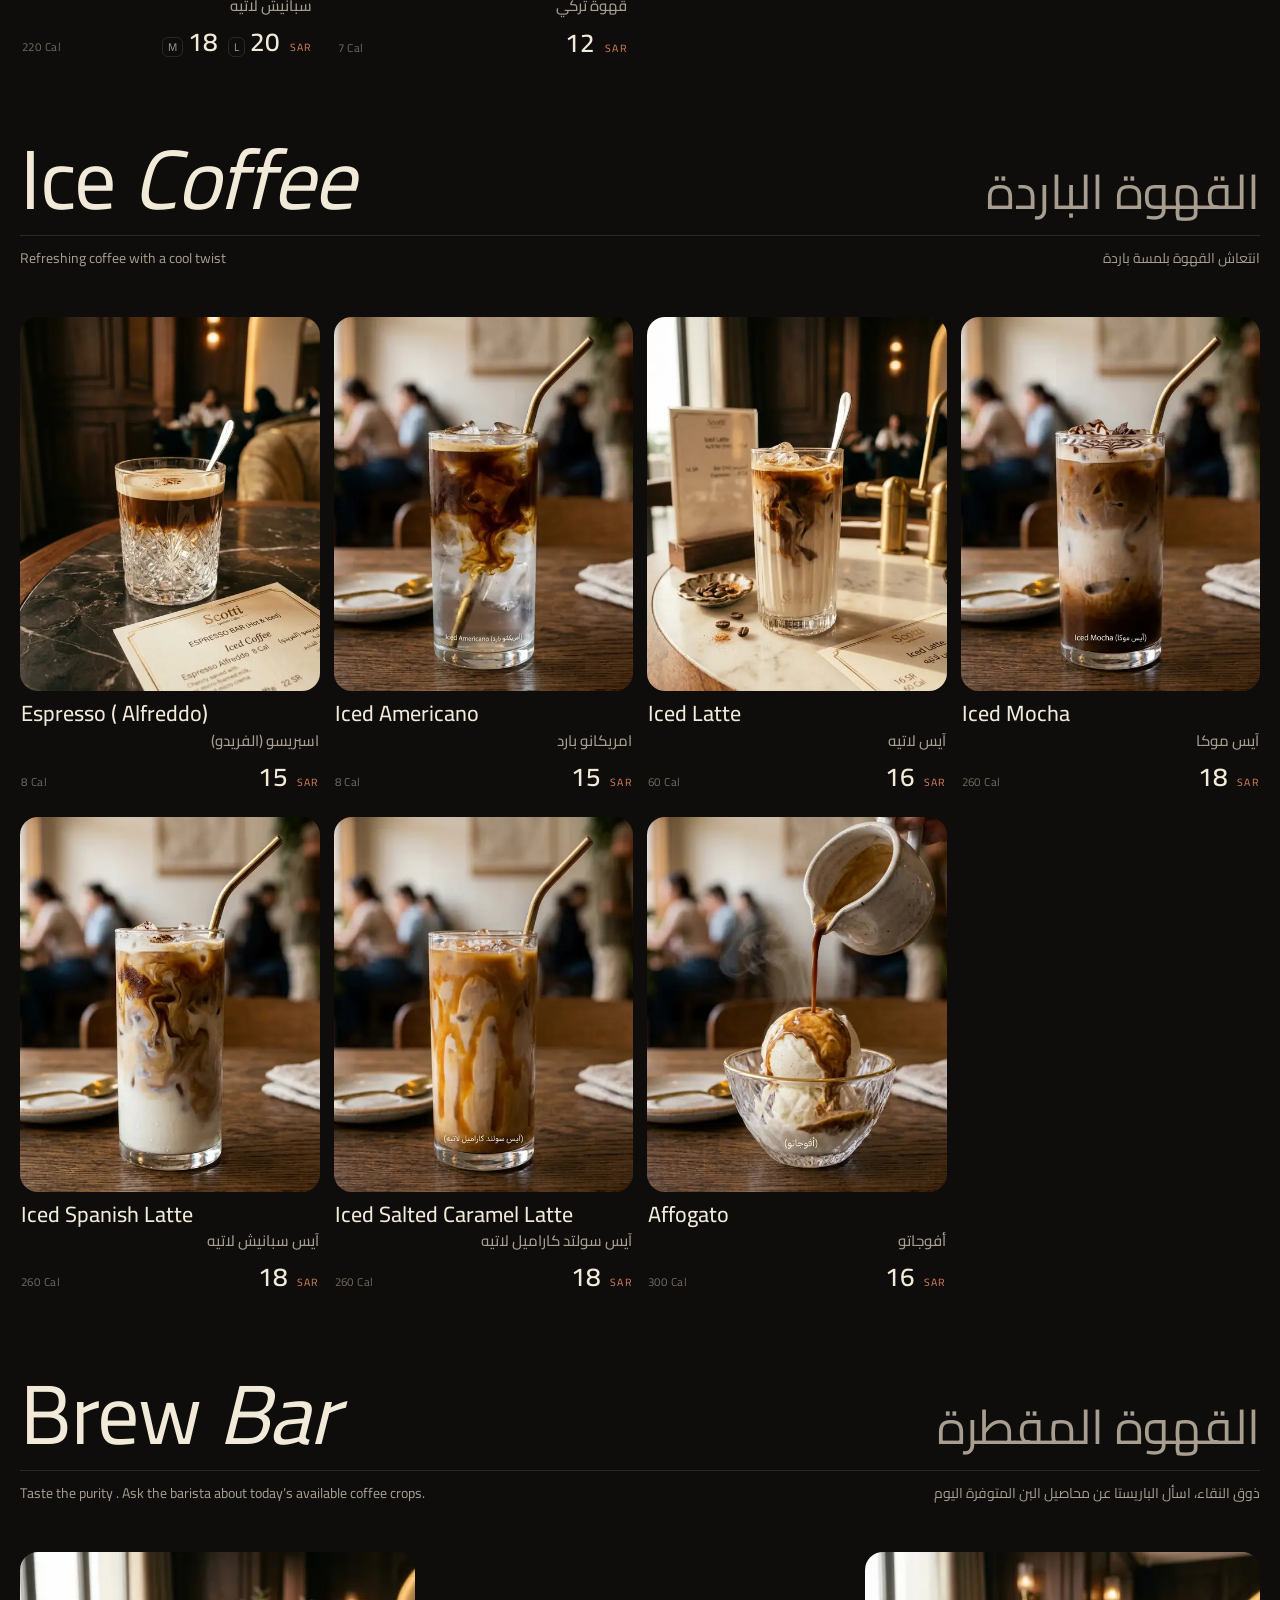
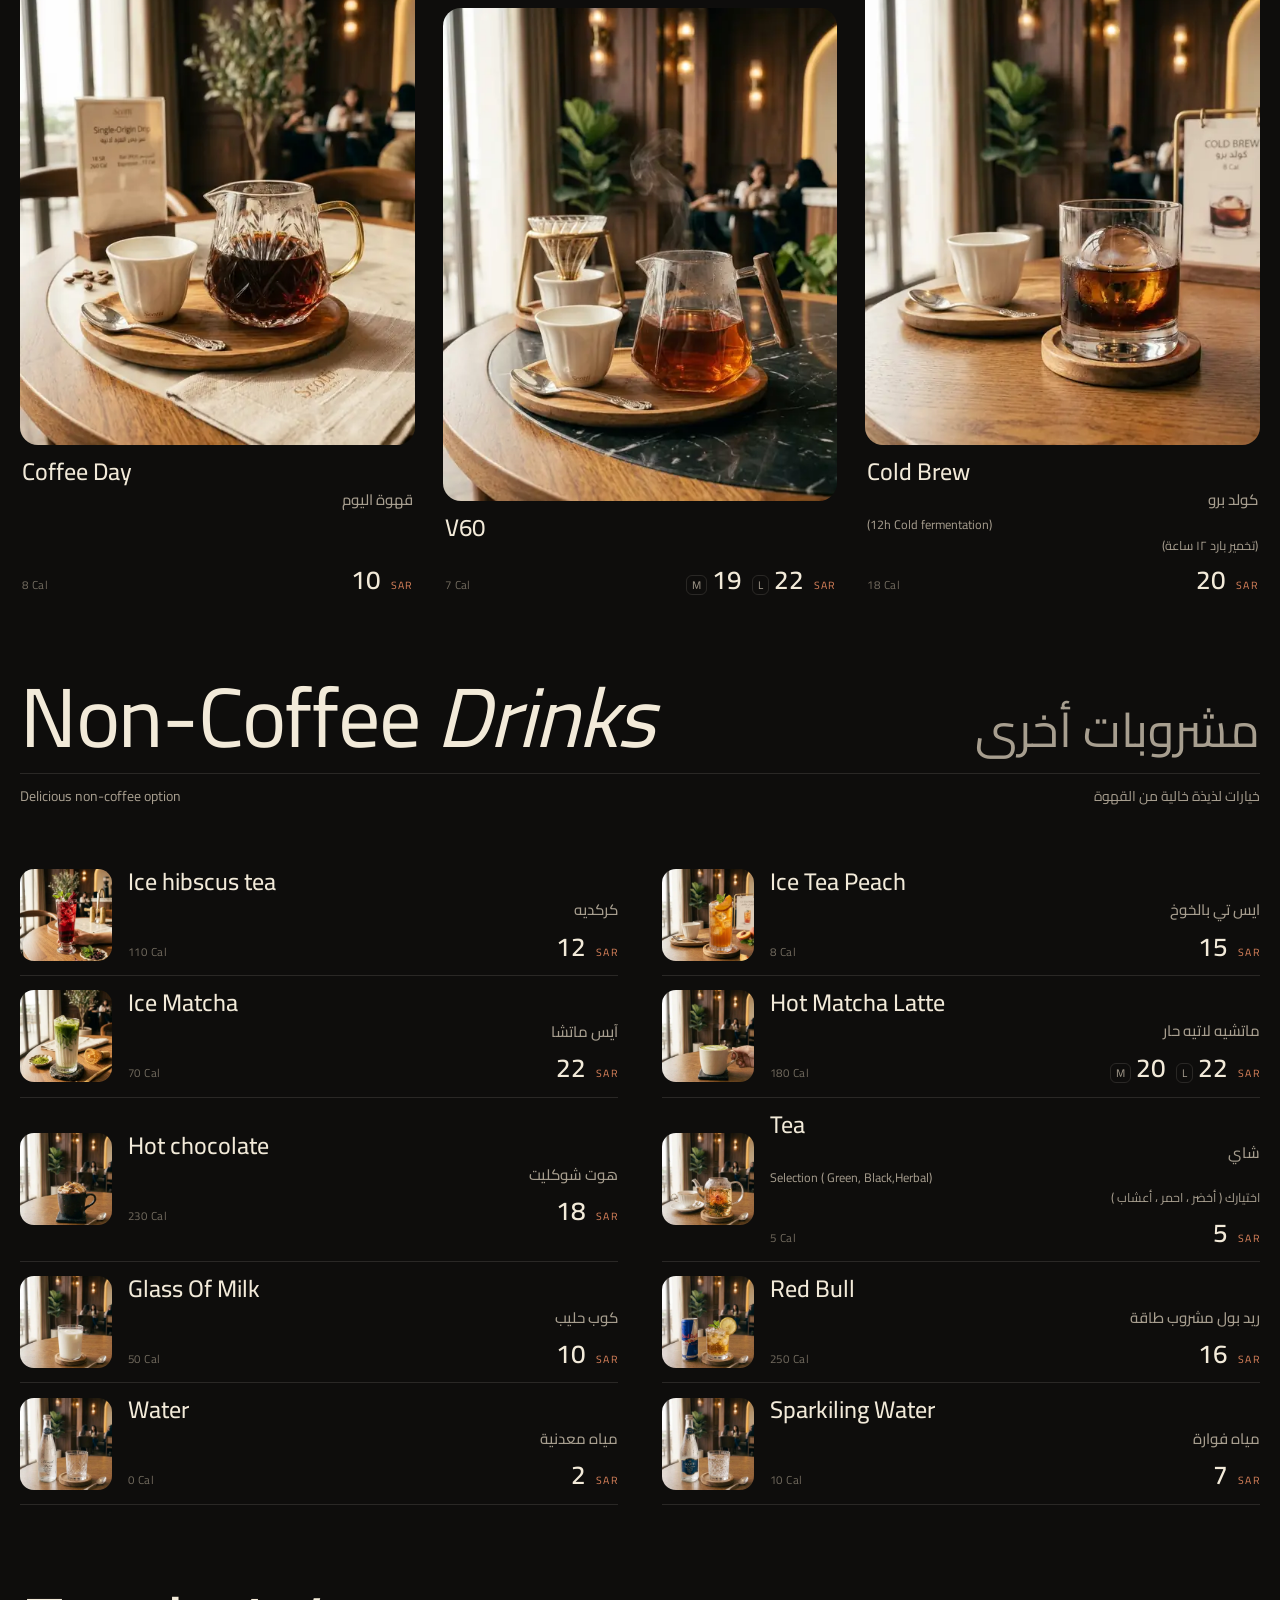
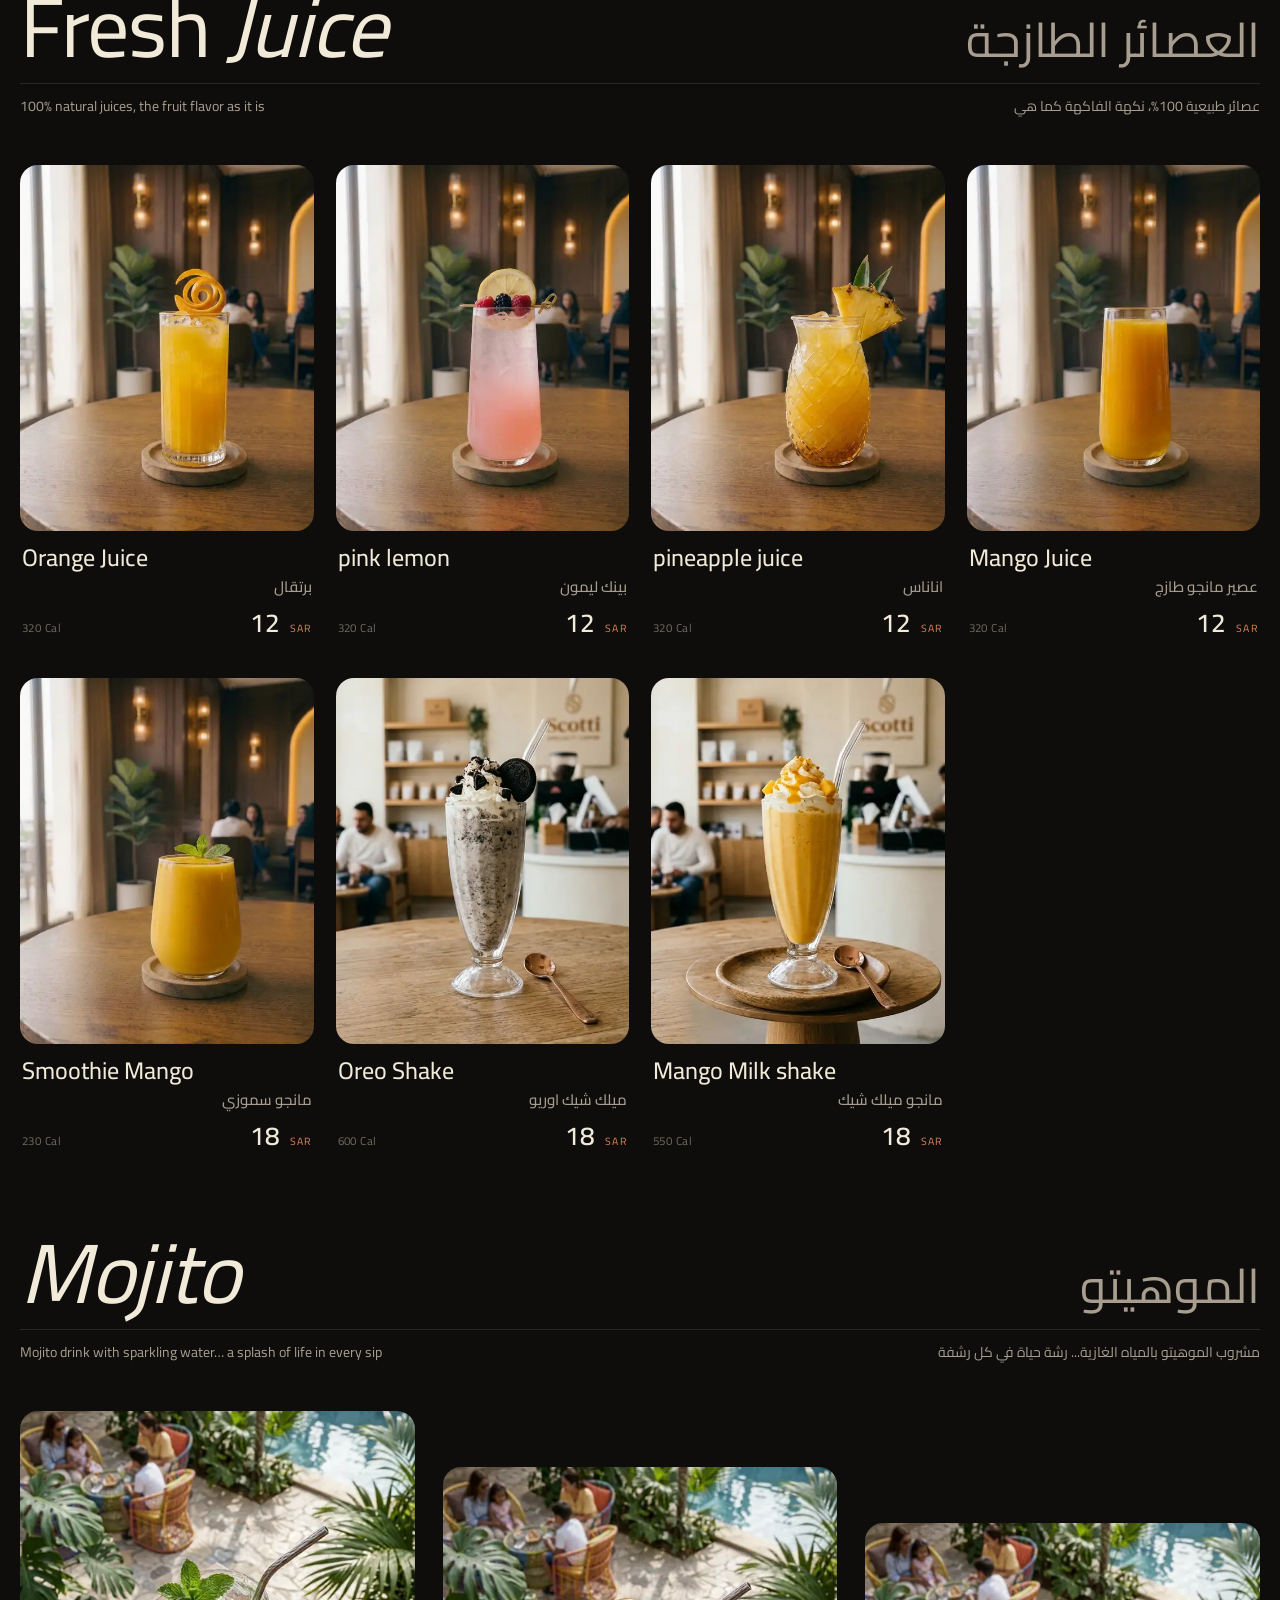
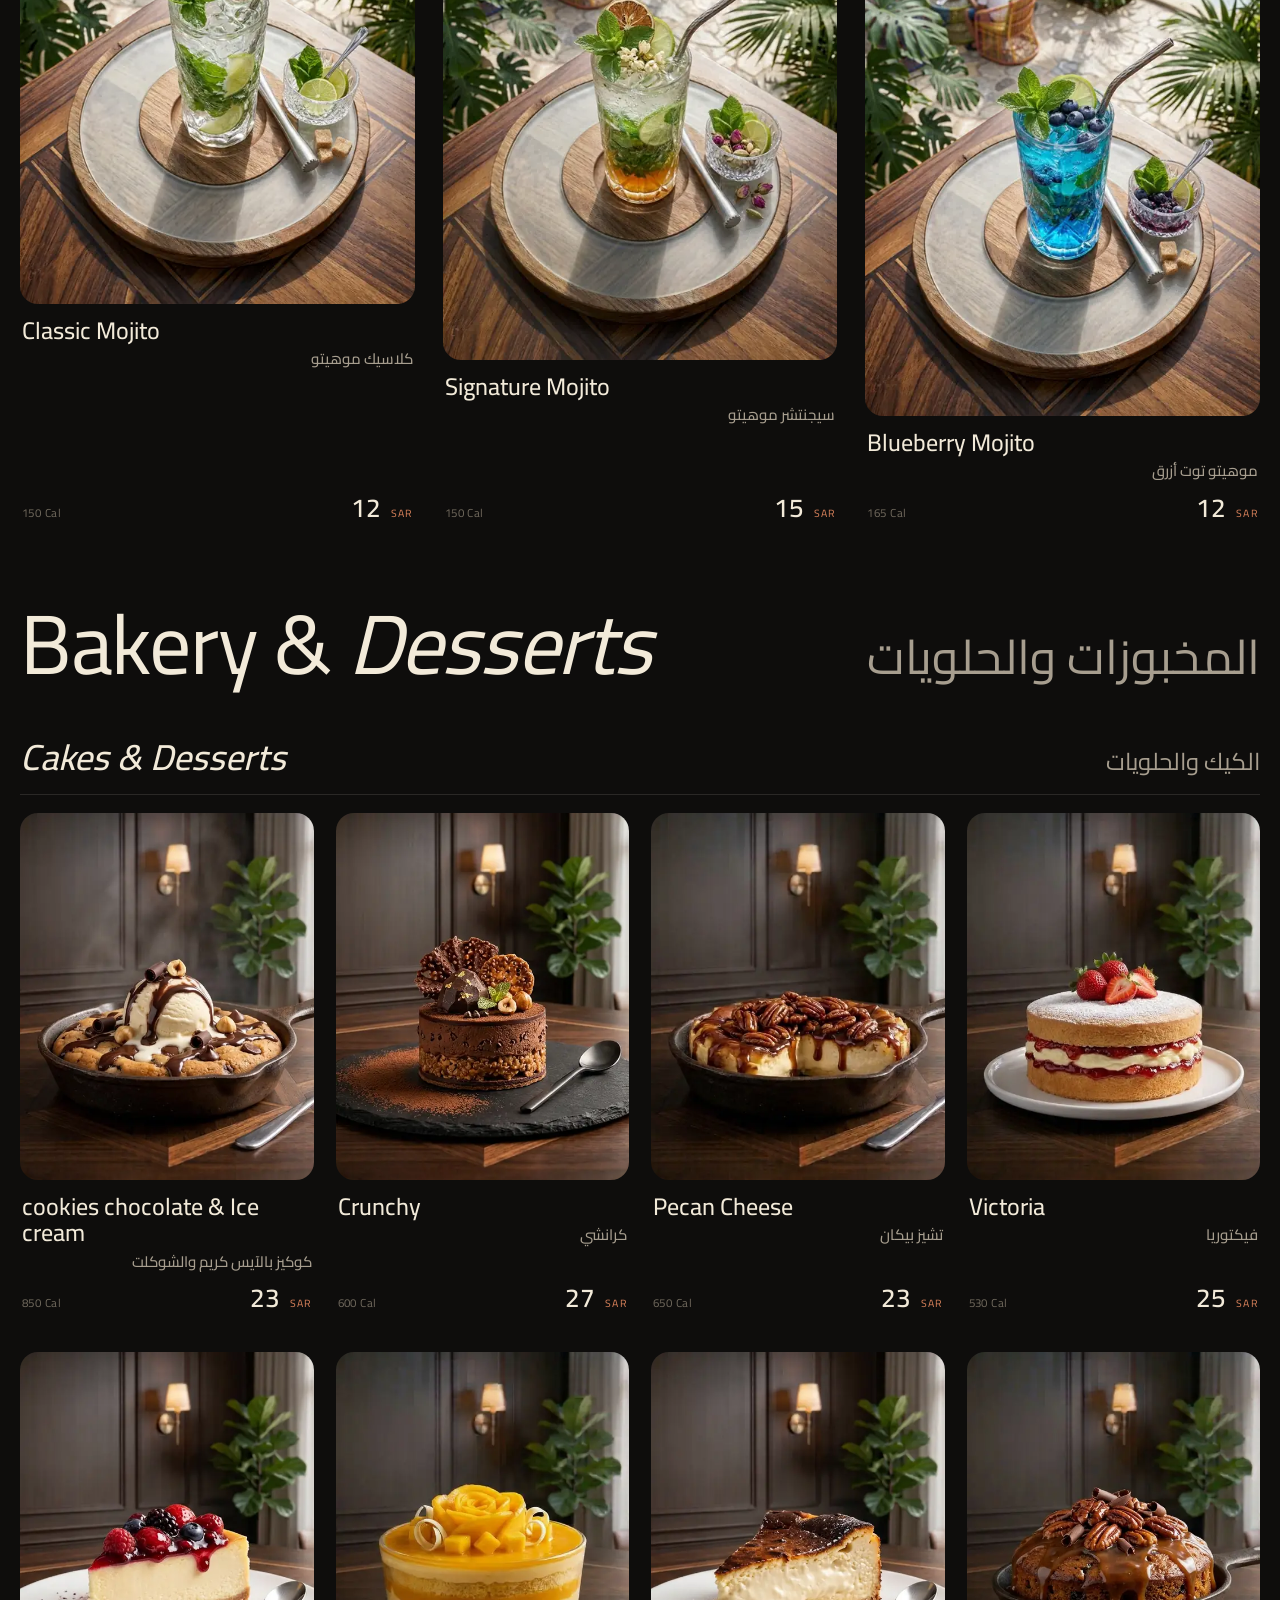
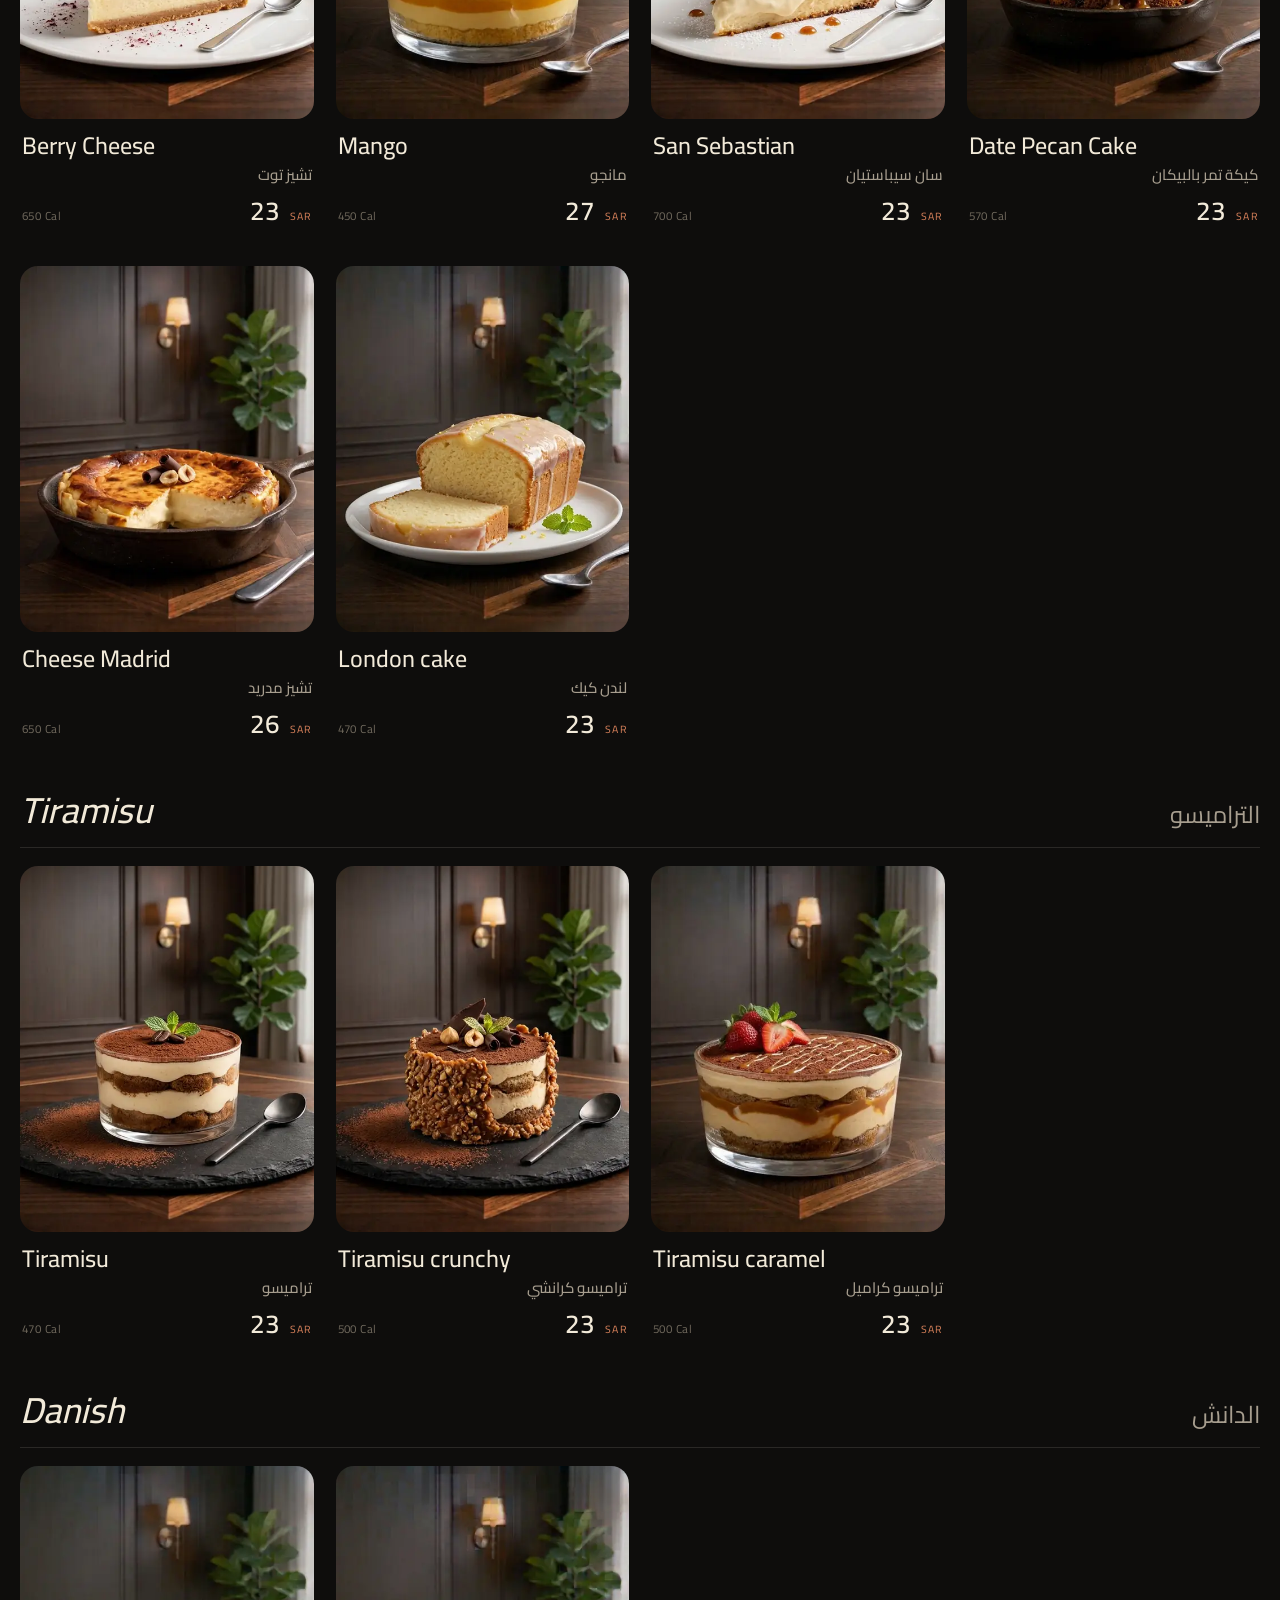
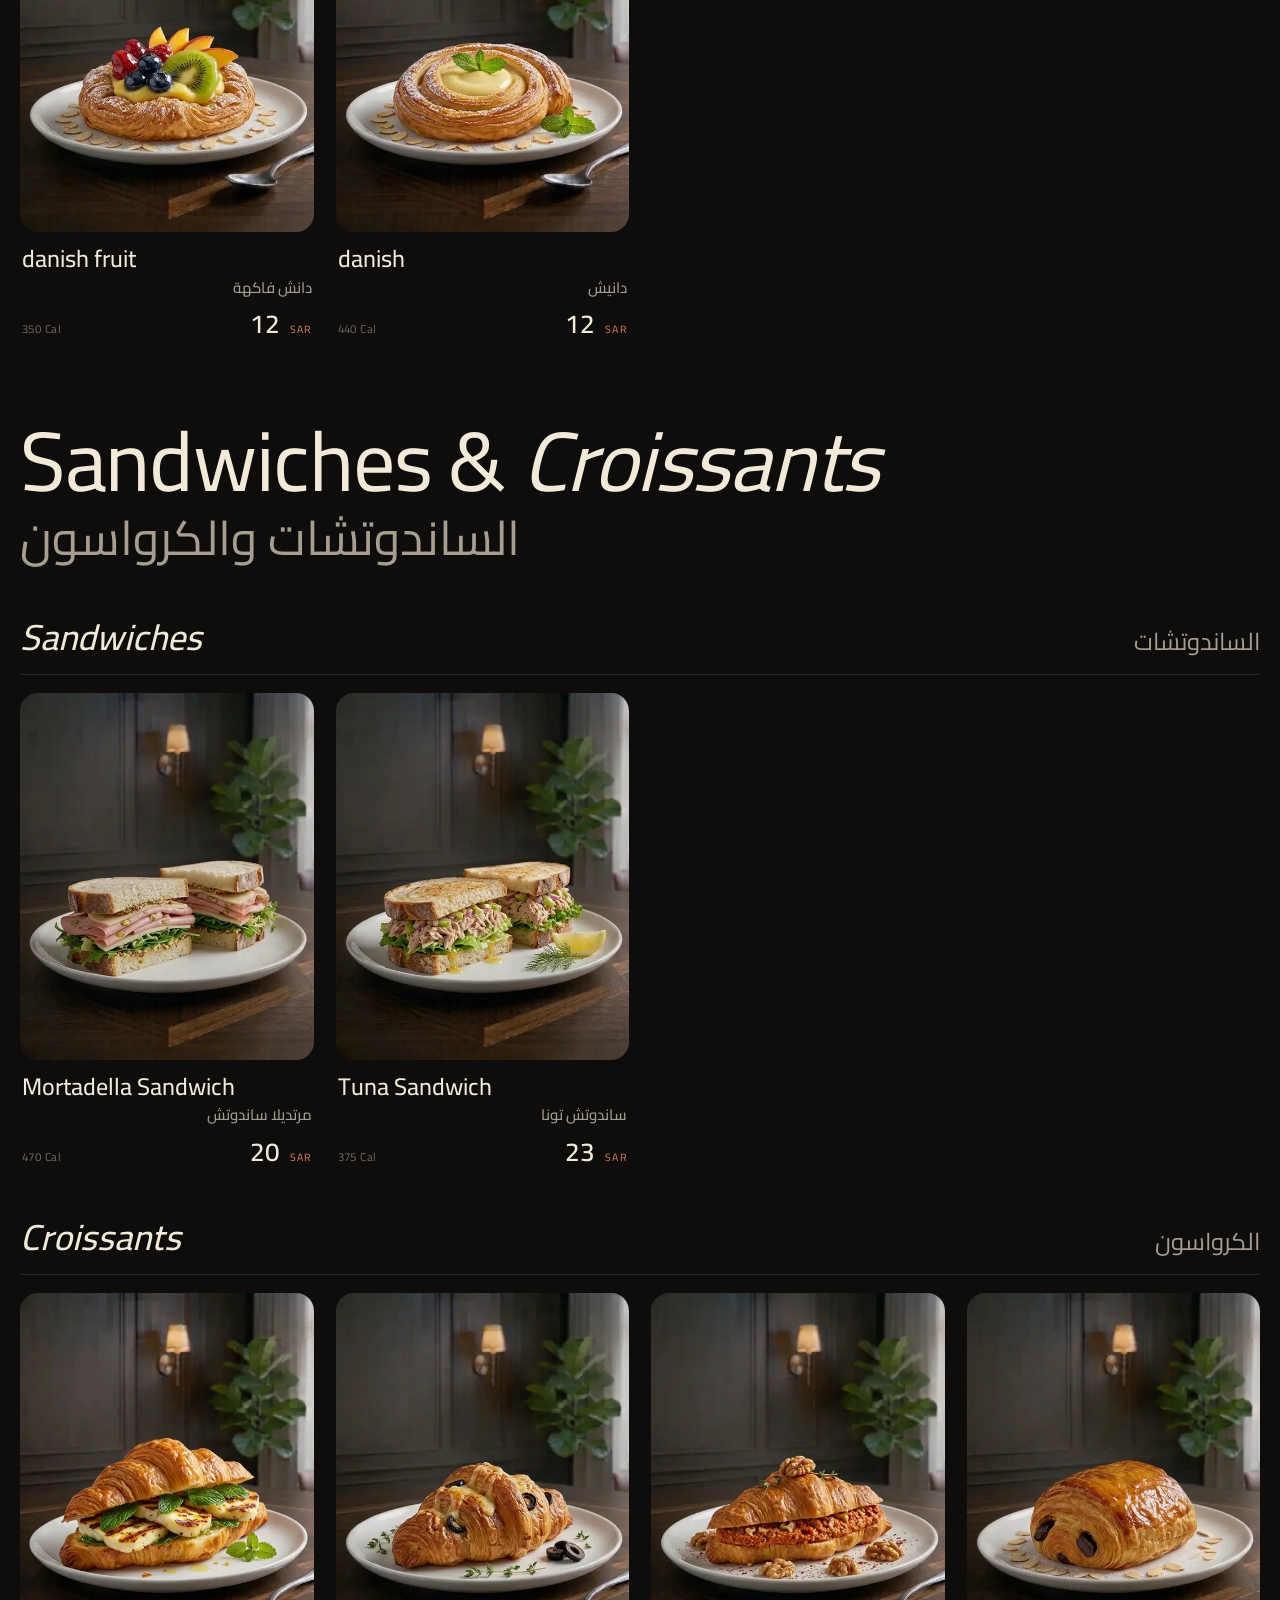
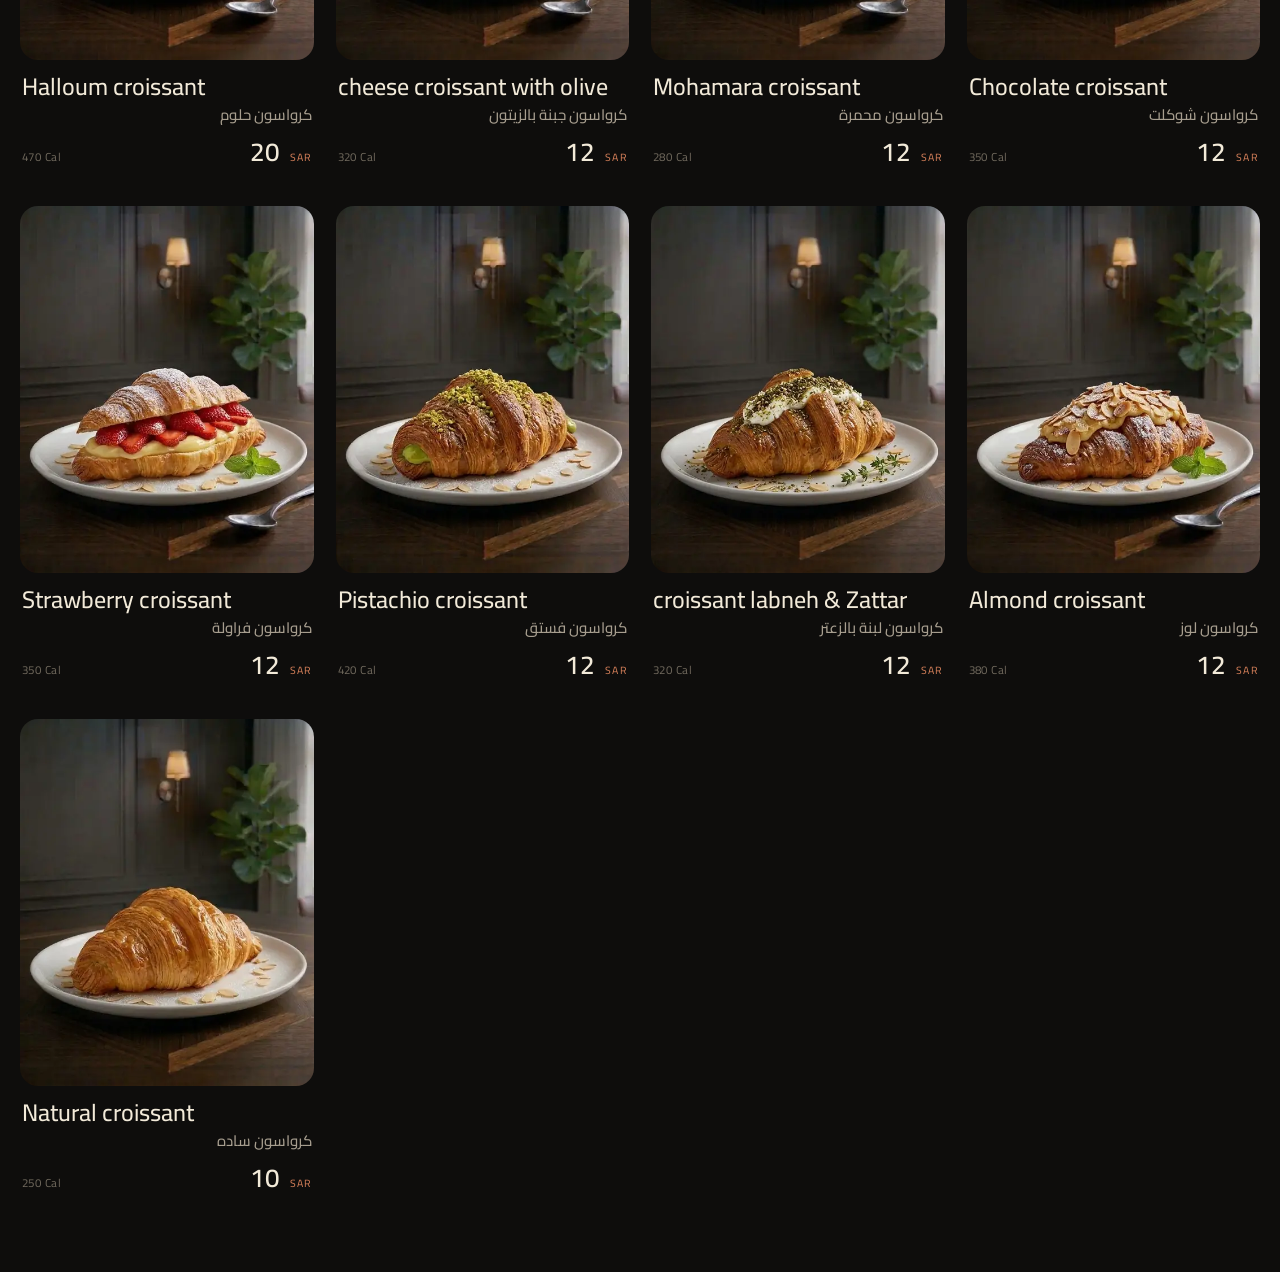
==== commit 6ba4f967: "ربط المنيو" ====
--- a/Menu/index.html
+++ b/Menu/index.html
@@ -4,12 +4,12 @@
 <meta charset="utf-8">
 <meta name="viewport" content="width=device-width, initial-scale=1, viewport-fit=cover">
 <title>SCOTTI — Specialty Coffee &amp; More · Menu | قائمة سكوتي</title>
-<meta name="description" content="SCOTTI digital menu: hot and iced coffee, brew bar, drinks, fresh juice, mojito, chocolate collection, bakery, sandwiches and croissants. قائمة سكوتي للقهوة المختصة.">
+<meta name="description" content="SCOTTI digital menu: hot and ice coffee, brew bar, drinks, fresh juice, mojito, chocolate collection, bakery, sandwiches and croissants. قائمة سكوتي للقهوة المختصة.">
 <meta name="theme-color" content="#0e0d0c">
 <meta name="color-scheme" content="dark">
 <link rel="preconnect" href="https://fonts.googleapis.com">
 <link rel="preconnect" href="https://fonts.gstatic.com" crossorigin>
-<link href="https://fonts.googleapis.com/css2?family=Cormorant+Garamond:ital,wght@0,400;0,500;0,600;1,400;1,500&family=Hanken+Grotesk:wght@400;500;600&family=IBM+Plex+Sans+Arabic:wght@400;500;600&family=Amiri:wght@400;700&display=swap" rel="stylesheet">
+<link href="https://fonts.googleapis.com/css2?family=Cairo:wght@400;500;600;700&display=swap" rel="stylesheet">
 <link rel="stylesheet" href="css/style.css">
 </head>
 <body>
@@ -23,11 +23,10 @@
         <span class="l"><span style="--i:1"><em>crafted</em></span></span>
         <span class="l"><span style="--i:2">slowly.</span></span>
       </h1>
-      <p class="intro rise" style="--i:3">Specialty coffee &amp; more. Browse the full menu by category, or search any drink or bite by name.
-        <span class="ar" lang="ar">قهوة مختصة وأكثر — تصفّح القائمة كاملة أو ابحث عن مشروبك المفضل.</span></p>
+      <p class="intro rise" style="--i:3">Specialty coffee &amp; more. Browse the full menu by category.
+        <span class="ar" lang="ar">قهوة مختصة وأكثر — تصفّح القائمة كاملة حسب الفئة.</span></p>
       <div class="cta rise" style="--i:4">
-        <a class="btn p" href="#hot" data-go="hot"><span>Explore Menu</span><svg width="18" height="12" viewBox="0 0 18 12" fill="none" stroke="currentColor" stroke-width="1.5"><path d="M0 6h16M11 1l5 5-5 5"/></svg></a>
-        <a class="btn s" href="#chocolate" data-go="chocolate"><span>Chocolate Collection</span><svg width="18" height="12" viewBox="0 0 18 12" fill="none" stroke="currentColor" stroke-width="1.5"><path d="M0 6h16M11 1l5 5-5 5"/></svg></a>
+        <a class="btn btn-primary" href="#chocolate" data-go="chocolate"><span>Chocolate Collection</span></a>
       </div>
     </div>
   </div>
@@ -35,18 +34,11 @@
 
 <nav class="nav" id="nav" aria-label="Menu sections">
   <div class="bar">
-    <button class="sbtn" id="sopen" type="button" aria-label="Search the menu · بحث"><svg width="20" height="20" viewBox="0 0 24 24" fill="none" stroke="currentColor" stroke-width="1.6" stroke-linecap="round"><circle cx="11" cy="11" r="7"/><path d="M20 20l-4-4"/></svg></button>
     <ul class="chips" id="chips"></ul>
-    <form class="sform" id="sform" role="search" onsubmit="return false">
-      <input id="q" type="search" placeholder="Search · ابحث" autocomplete="off" enterkeyhint="search" aria-label="Search products in Arabic or English">
-      <button class="sbtn" id="sclose" type="button" aria-label="Close search"><svg width="18" height="18" viewBox="0 0 24 24" fill="none" stroke="currentColor" stroke-width="1.6" stroke-linecap="round"><path d="M5 5l14 14M19 5L5 19"/></svg></button>
-    </form>
   </div>
 </nav>
 
-<main id="menu">
-  <div class="wrap empty" id="empty" hidden><h3>No matching products</h3><p class="ar" lang="ar">لا توجد منتجات مطابقة</p><p>Try another spelling, or search in Arabic or English.</p></div>
-</main>
+<main id="menu"></main>
 <noscript><p style="padding:24px">Please enable JavaScript to view the SCOTTI menu.</p></noscript>
 
 <script src="data/menu.js"></script>
--- a/Menu/css/style.css
+++ b/Menu/css/style.css
@@ -1,10 +1,11 @@
 :root{
   --bg:#0e0d0c;--bg2:#161412;--line:rgba(242,234,217,.12);--ivory:#f2ead9;--mute:#a79e8f;--dim:#6f685c;
   --ember:#d9825b;--cocoa:#24130c;--cocoa2:#3a2015;
-  --serif:"Cormorant Garamond","Iowan Old Style",Georgia,serif;
-  --sans:"Hanken Grotesk",system-ui,-apple-system,"Segoe UI",sans-serif;
-  --ar:"IBM Plex Sans Arabic","Segoe UI",Tahoma,sans-serif;--arh:"Amiri","Noto Naskh Arabic",serif;
-  --nav-h:58px;--ease:cubic-bezier(.2,.7,.1,1);
+  --button:#655244;--t-primary:#fafafa;--drop:rgba(20,16,12,.14);--inner:rgba(250,250,250,.2);
+  --serif:"Cairo",sans-serif;
+  --sans:"Cairo",sans-serif;
+  --ar:"Cairo",sans-serif;--arh:"Cairo",sans-serif;
+  --nav-h:68px;--ease:cubic-bezier(.2,.7,.1,1);
   color-scheme:dark;box-sizing:border-box;
   padding-top:env(safe-area-inset-top,0px);padding-bottom:env(safe-area-inset-bottom,0px);
 }
@@ -22,7 +23,7 @@
 .hero-img{position:absolute;inset:0 0 auto 0;height:62svh;z-index:-1;clip-path:inset(0 0 0 0);animation:reveal 1.6s var(--ease) .1s both}
 .hero-img img{width:100%;height:118%;object-fit:cover;object-position:50% 62%;will-change:transform;animation:settle 2.4s var(--ease) .1s both}
 .hero-img::after{content:"";position:absolute;inset:0;background:linear-gradient(180deg,rgba(14,13,12,.25) 0%,rgba(14,13,12,0) 35%,var(--bg) 100%)}
-.hero-in{width:100%;padding:0 0 40px}
+.hero-in{width:100%;padding:0 0 40px 24px}
 .brand{font-family:var(--serif);font-weight:500;letter-spacing:.42em;font-size:13px;text-transform:uppercase;margin:0 0 22px;display:flex;align-items:center;gap:14px}
 .brand::after{content:"";height:1px;width:56px;background:var(--mute)}
 .hero h1{font-family:var(--serif);font-weight:400;font-size:clamp(54px,15vw,148px);line-height:.92;letter-spacing:-.02em;margin:0 0 20px}
@@ -33,16 +34,9 @@
 .hero p.intro{max-width:46ch;color:var(--mute);font-size:16px;margin:0 0 28px}
 .hero p.intro .ar{display:block;margin-top:8px;font-family:var(--ar);direction:rtl;text-align:right}
 .cta{display:flex;flex-wrap:wrap;gap:12px}
-.btn{position:relative;display:inline-flex;align-items:center;gap:12px;min-height:50px;padding:0 26px;border-radius:999px;font-weight:500;font-size:14px;letter-spacing:.06em;text-transform:uppercase;overflow:hidden;transition:transform .4s var(--ease),color .4s,border-color .4s;text-decoration:none}
-.btn span{position:relative;z-index:1}
-.btn svg{position:relative;z-index:1;transition:transform .4s var(--ease)}
-.btn:hover svg{transform:translateX(4px)}
-.btn:hover{transform:translateY(-2px)}
-.btn.p{background:var(--ivory);color:#15120f}
-.btn.s{border:1px solid rgba(217,130,91,.6);color:var(--ivory);background:linear-gradient(120deg,var(--cocoa),var(--cocoa2))}
-.btn.s::before{content:"";position:absolute;inset:0;background:var(--ember);transform:translateY(101%);transition:transform .5s var(--ease)}
-.btn.s:hover::before{transform:translateY(0)}
-.btn.s:hover{color:#15120f}
+.btn{display:flex;align-items:center;justify-content:center;min-height:44px;padding:10px 20px;border:0;border-radius:24px;font:600 20px/30px var(--sans);cursor:pointer;text-align:center;background:none;white-space:nowrap;text-decoration:none;transition:transform .25s var(--ease),box-shadow .25s var(--ease),background-color .25s,color .25s}
+.btn-primary{background:var(--button);color:var(--t-primary);box-shadow:0 4px 7px var(--drop),inset 0 4px 14px var(--inner)}
+.btn-primary:hover{transform:translateY(-3px);box-shadow:0 10px 18px var(--drop),inset 0 4px 14px var(--inner)}
 @keyframes up{to{transform:none}}
 @keyframes fade{to{opacity:1;transform:none}}
 @keyframes reveal{from{clip-path:inset(100% 0 0 0)}to{clip-path:inset(0 0 0 0)}}
@@ -52,35 +46,28 @@
   .hero{align-items:center}
   .hero-img{inset:0 0 0 auto;width:56%;height:100%;border-radius:0}
   .hero-img::after{background:linear-gradient(90deg,var(--bg) 0%,rgba(14,13,12,0) 38%),linear-gradient(0deg,var(--bg) 0%,rgba(14,13,12,0) 25%)}
-  .hero-in{padding:90px 0}
+  .hero-in{padding:90px 0 90px 48px}
   .hero-txt{max-width:52%}
 }
 
 /* ---------- NAV ---------- */
 .nav{position:sticky;top:env(safe-area-inset-top,0px);z-index:60;background:rgba(14,13,12,.88);backdrop-filter:blur(14px);-webkit-backdrop-filter:blur(14px);border-bottom:1px solid var(--line);height:var(--nav-h)}
-.nav .bar{height:100%;display:flex;align-items:center;gap:6px;width:min(1240px,100%);margin-inline:auto;padding-inline:8px}
+.nav .bar{height:100%;display:flex;align-items:center;gap:8px;width:min(1240px,100%);margin-inline:auto;padding-inline:8px}
 .sbtn{flex:none;width:44px;height:44px;border-radius:50%;display:grid;place-items:center;transition:background .3s}
 .sbtn:hover{background:rgba(242,234,217,.08)}
+.search-trigger{width:auto;padding:0 10px;border-radius:999px;color:var(--mute);font-size:12px;white-space:nowrap}
 .chips{list-style:none;margin:0;padding:0;display:flex;gap:4px;overflow-x:auto;scrollbar-width:none;flex:1;scroll-behavior:smooth;-webkit-overflow-scrolling:touch}
 .chips::-webkit-scrollbar{display:none}
-.chips a{display:flex;flex-direction:column;align-items:center;justify-content:center;min-height:44px;padding:2px 14px;white-space:nowrap;text-decoration:none;color:var(--mute);border-radius:10px;position:relative;transition:color .3s;line-height:1.15}
-.chips a b{font-weight:500;font-size:13px;letter-spacing:.04em}
-.chips a i{font-style:normal;font-family:var(--ar);font-size:11.5px;opacity:.8}
+.chips a{display:flex;flex-direction:column;align-items:center;justify-content:center;min-height:56px;padding:4px 16px;white-space:nowrap;text-decoration:none;color:var(--mute);border-radius:10px;position:relative;transition:color .3s;line-height:1.15}
+.chips a b{font-weight:600;font-size:15px;letter-spacing:.04em}
+.chips a i{font-style:normal;font-family:var(--ar);font-size:13px;opacity:.8}
 .chips a::after{content:"";position:absolute;left:14px;right:14px;bottom:2px;height:2px;background:var(--ember);transform:scaleX(0);transition:transform .45s var(--ease)}
 .chips a.on{color:var(--ivory)}
 .chips a.on::after{transform:scaleX(1)}
-.sform{display:none;flex:1;align-items:center;gap:6px}
-.nav.searching .chips{display:none}
-.nav.searching .sform{display:flex}
-.sform input{flex:1;min-width:0;height:42px;border-radius:999px;border:1px solid var(--line);background:var(--bg2);color:var(--ivory);padding:0 18px;font:inherit;font-size:16px}
-.sform input::placeholder{color:var(--dim)}
-.sform input:focus{outline:none;border-color:var(--ember)}
-
 /* ---------- SECTIONS ---------- */
 main{padding-bottom:72px}
 .sec{padding:72px 0 8px;position:relative}
 .sec-h{display:grid;gap:8px;margin-bottom:34px}
-.sec-h .no{font-size:12px;letter-spacing:.3em;color:var(--ember)}
 .sec-h .t{display:flex;flex-wrap:wrap;align-items:baseline;justify-content:space-between;gap:6px 24px}
 .sec-h h2{font-family:var(--serif);font-weight:400;font-size:clamp(40px,8vw,84px);line-height:1;letter-spacing:-.015em;margin:0}
 .sec-h h2 em{font-style:italic}
@@ -92,6 +79,22 @@
 .sub span{font-family:var(--arh);font-size:24px;color:var(--mute);direction:rtl}
 
 .grid{display:grid;grid-template-columns:repeat(2,1fr);gap:26px 14px}
+.iced-grid{display:grid;grid-template-columns:repeat(var(--columns),minmax(0,1fr));grid-template-rows:repeat(2,auto);gap:clamp(12px,3vw,26px) clamp(6px,1.8vw,14px)}
+.iced-grid .meta{padding:10px 1px 0}
+.iced-grid .en{font-size:clamp(13px,1.8vw,22px)}
+.iced-grid .ar{font-size:clamp(10px,1.5vw,15px)}
+.iced-grid .foot{gap:4px}
+.iced-grid .price{gap:clamp(2px,.7vw,10px)}
+.iced-grid .price b{font-size:clamp(16px,2.1vw,26px)}
+.iced-grid .cal{font-size:clamp(9px,1vw,11.5px)}
+@media(max-width:480px){
+  .iced-grid .ph{aspect-ratio:1;border-radius:12px}
+  .iced-grid .meta{padding-top:7px}
+  .iced-grid .en{font-size:clamp(11px,3vw,14px)}
+  .iced-grid .ar{font-size:11px}
+  .iced-grid .price b{font-size:16px}
+  .iced-grid .price i{font-size:8px;letter-spacing:0}
+}
 @media(min-width:700px){.grid{grid-template-columns:repeat(3,1fr);gap:40px 22px}}
 @media(min-width:1050px){.grid{grid-template-columns:repeat(4,1fr)}}
 .rail,.tall{display:flex;gap:14px;overflow-x:auto;scroll-snap-type:x mandatory;padding:0 16px 14px;margin-inline:-16px;scrollbar-width:none}
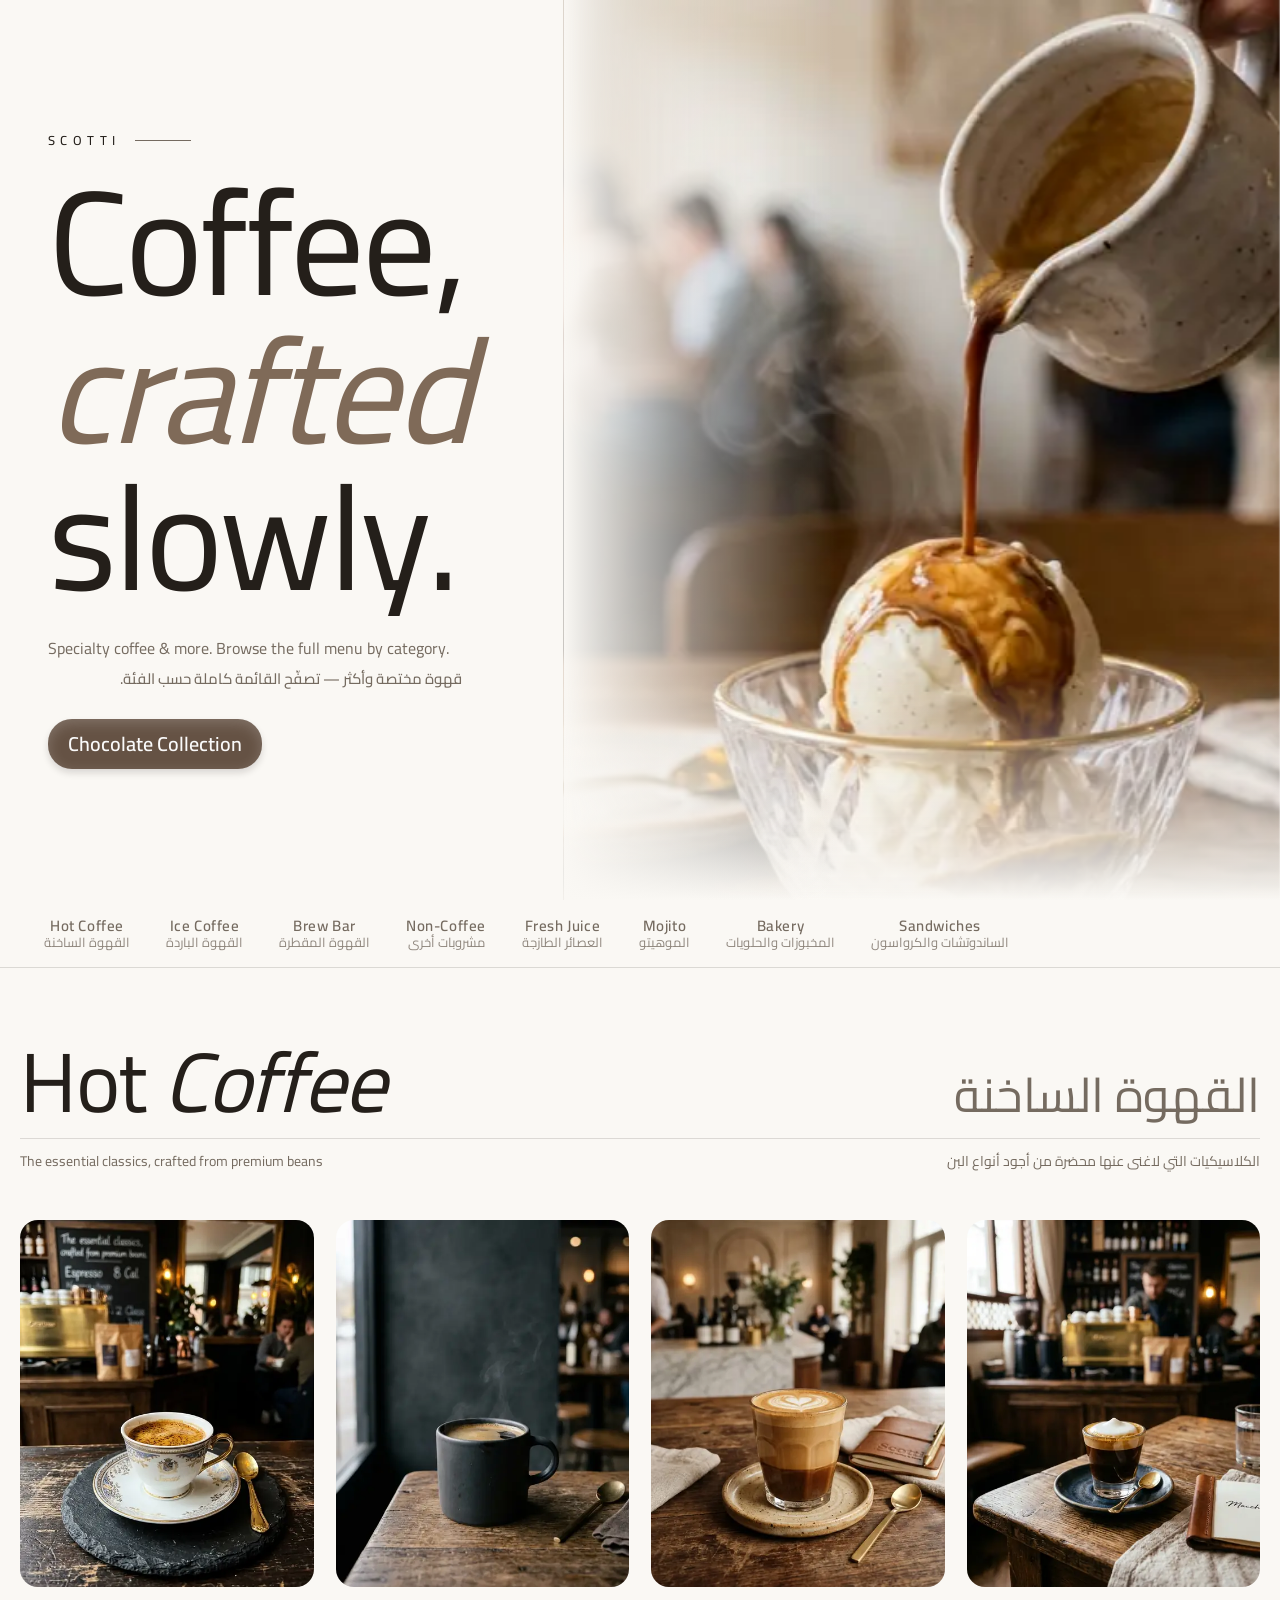
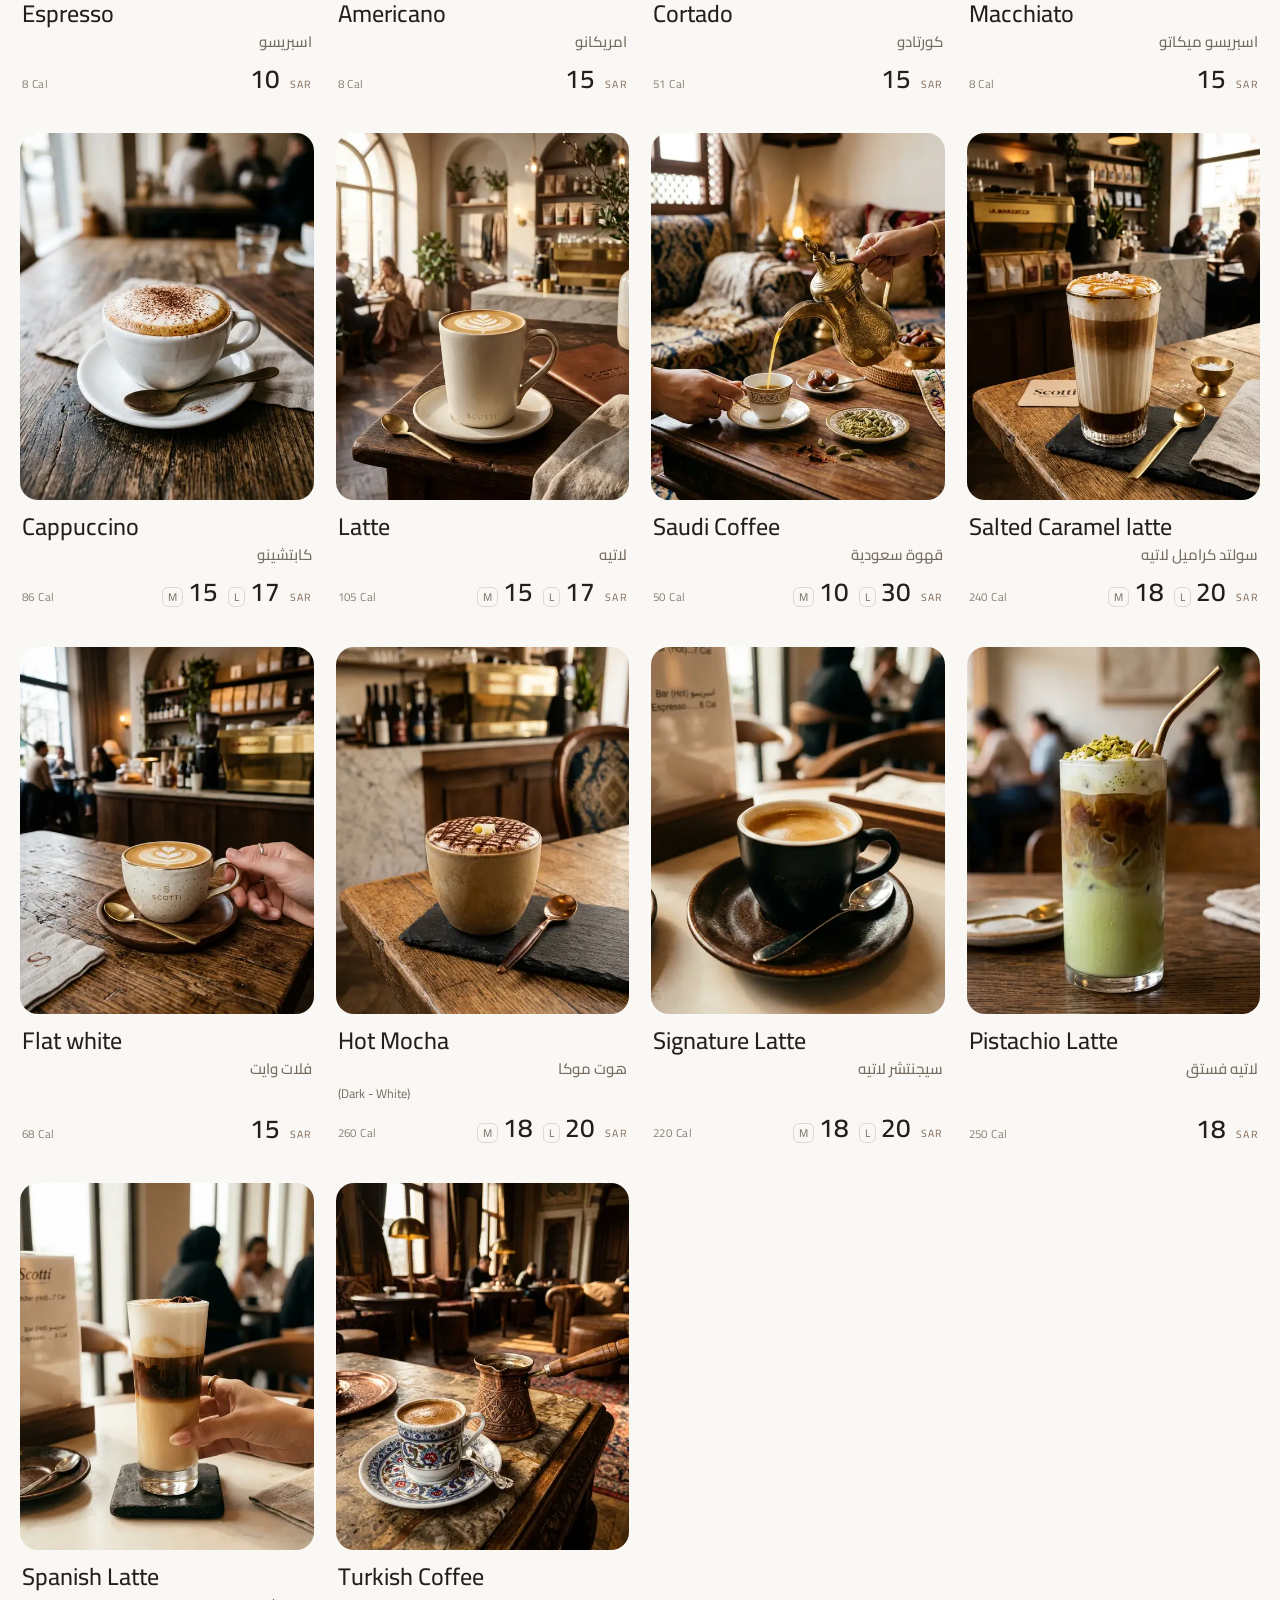
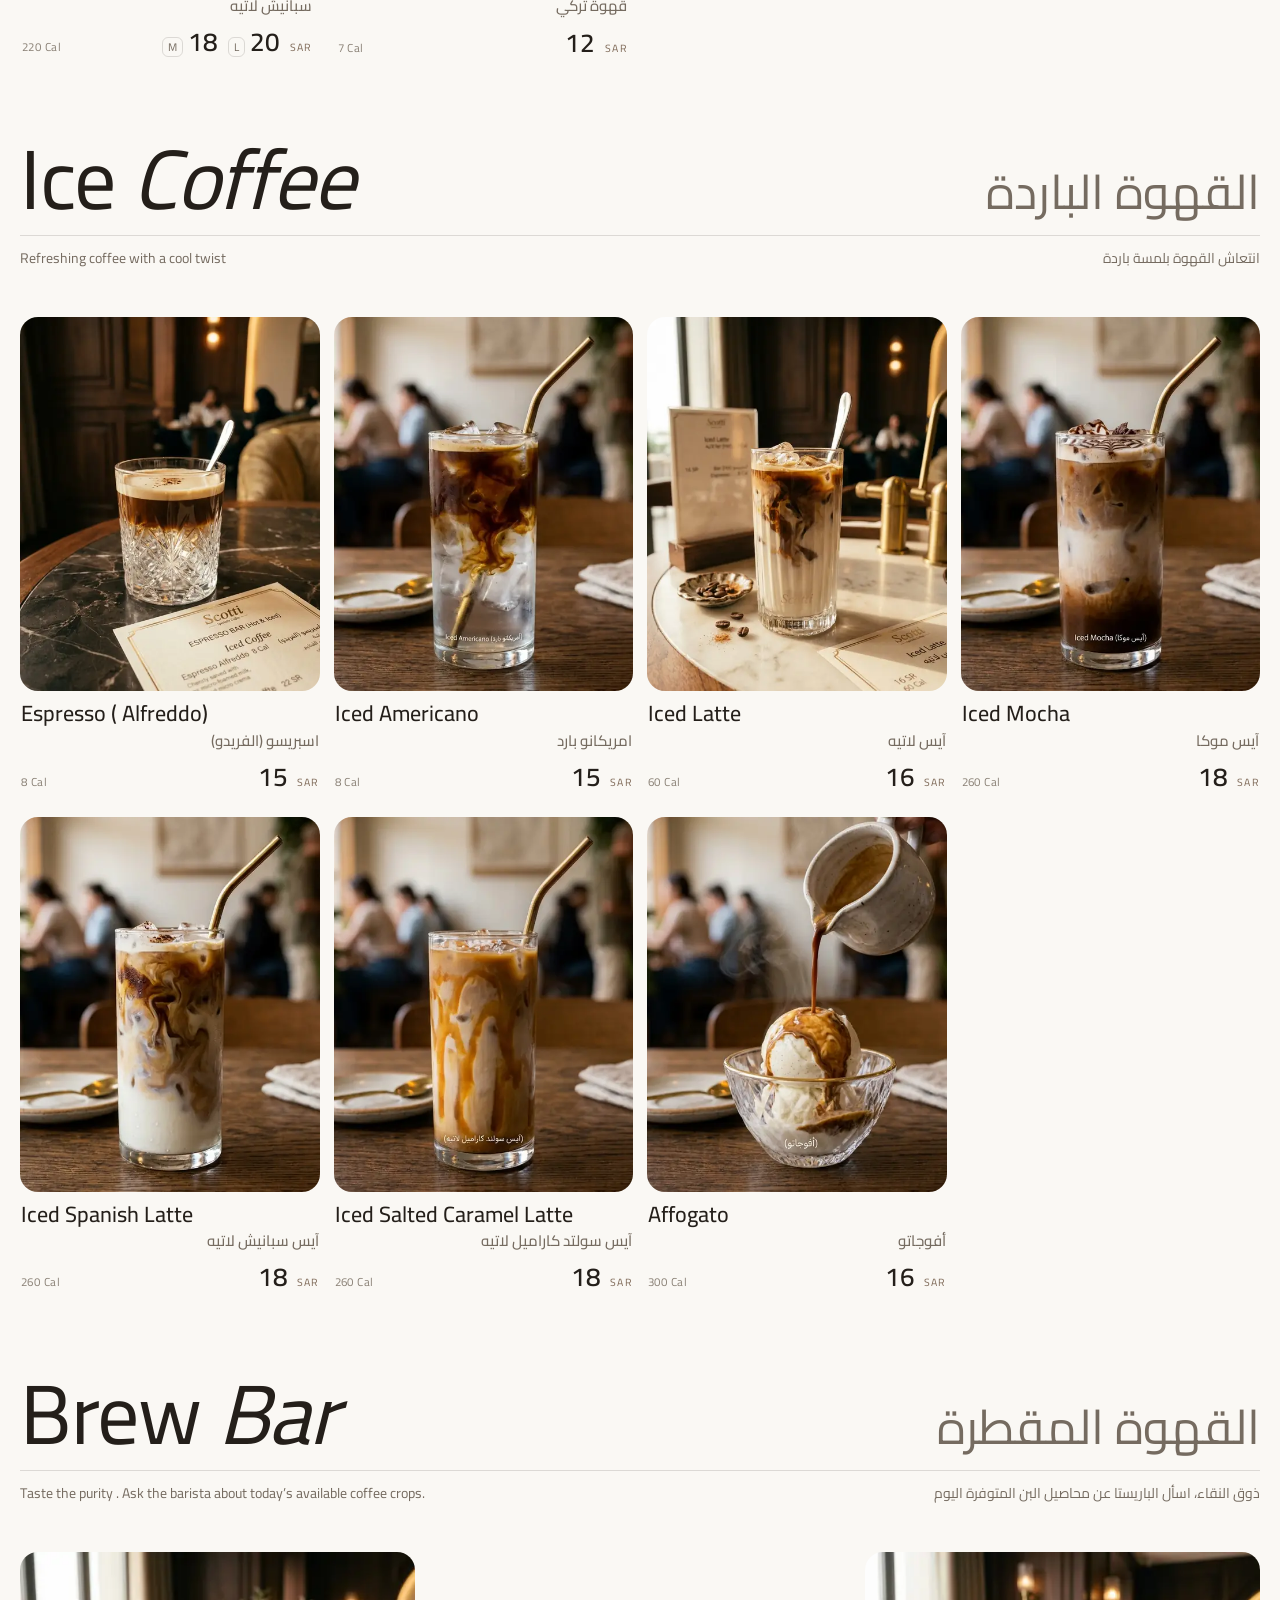
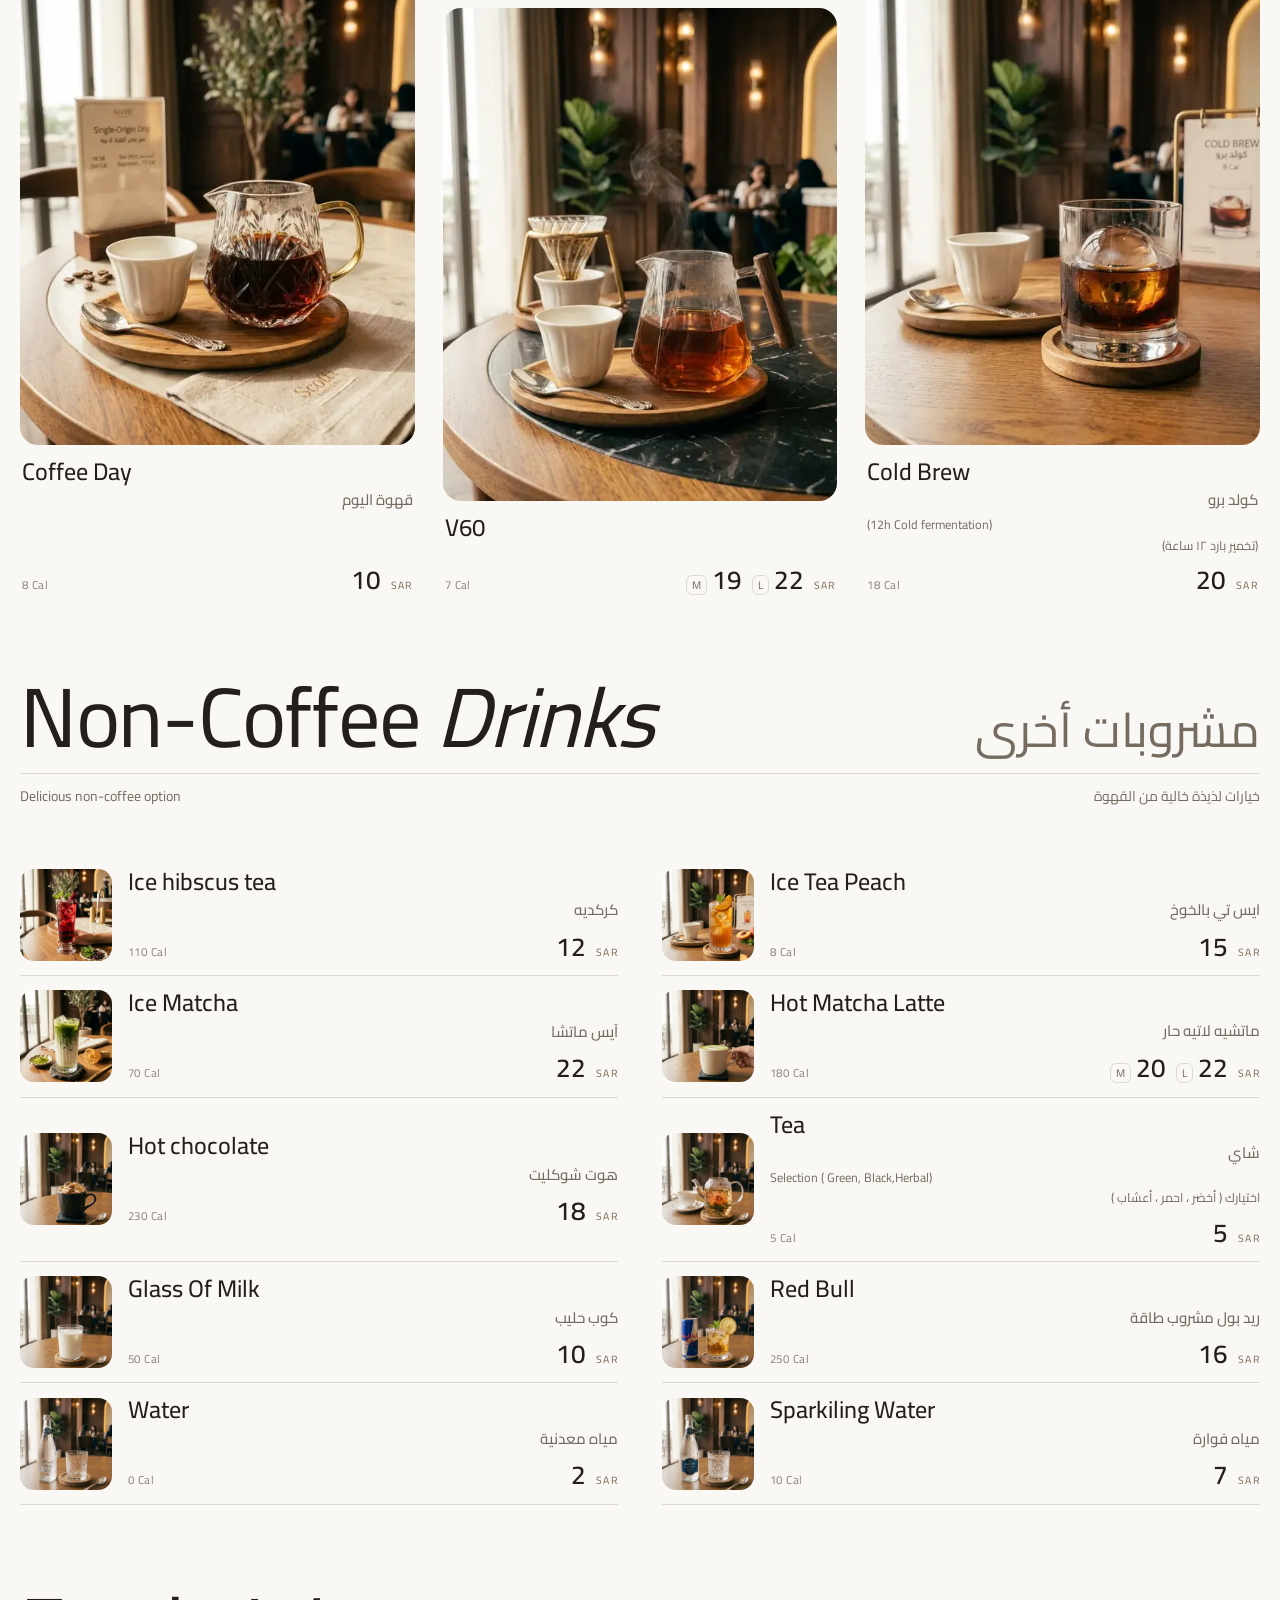
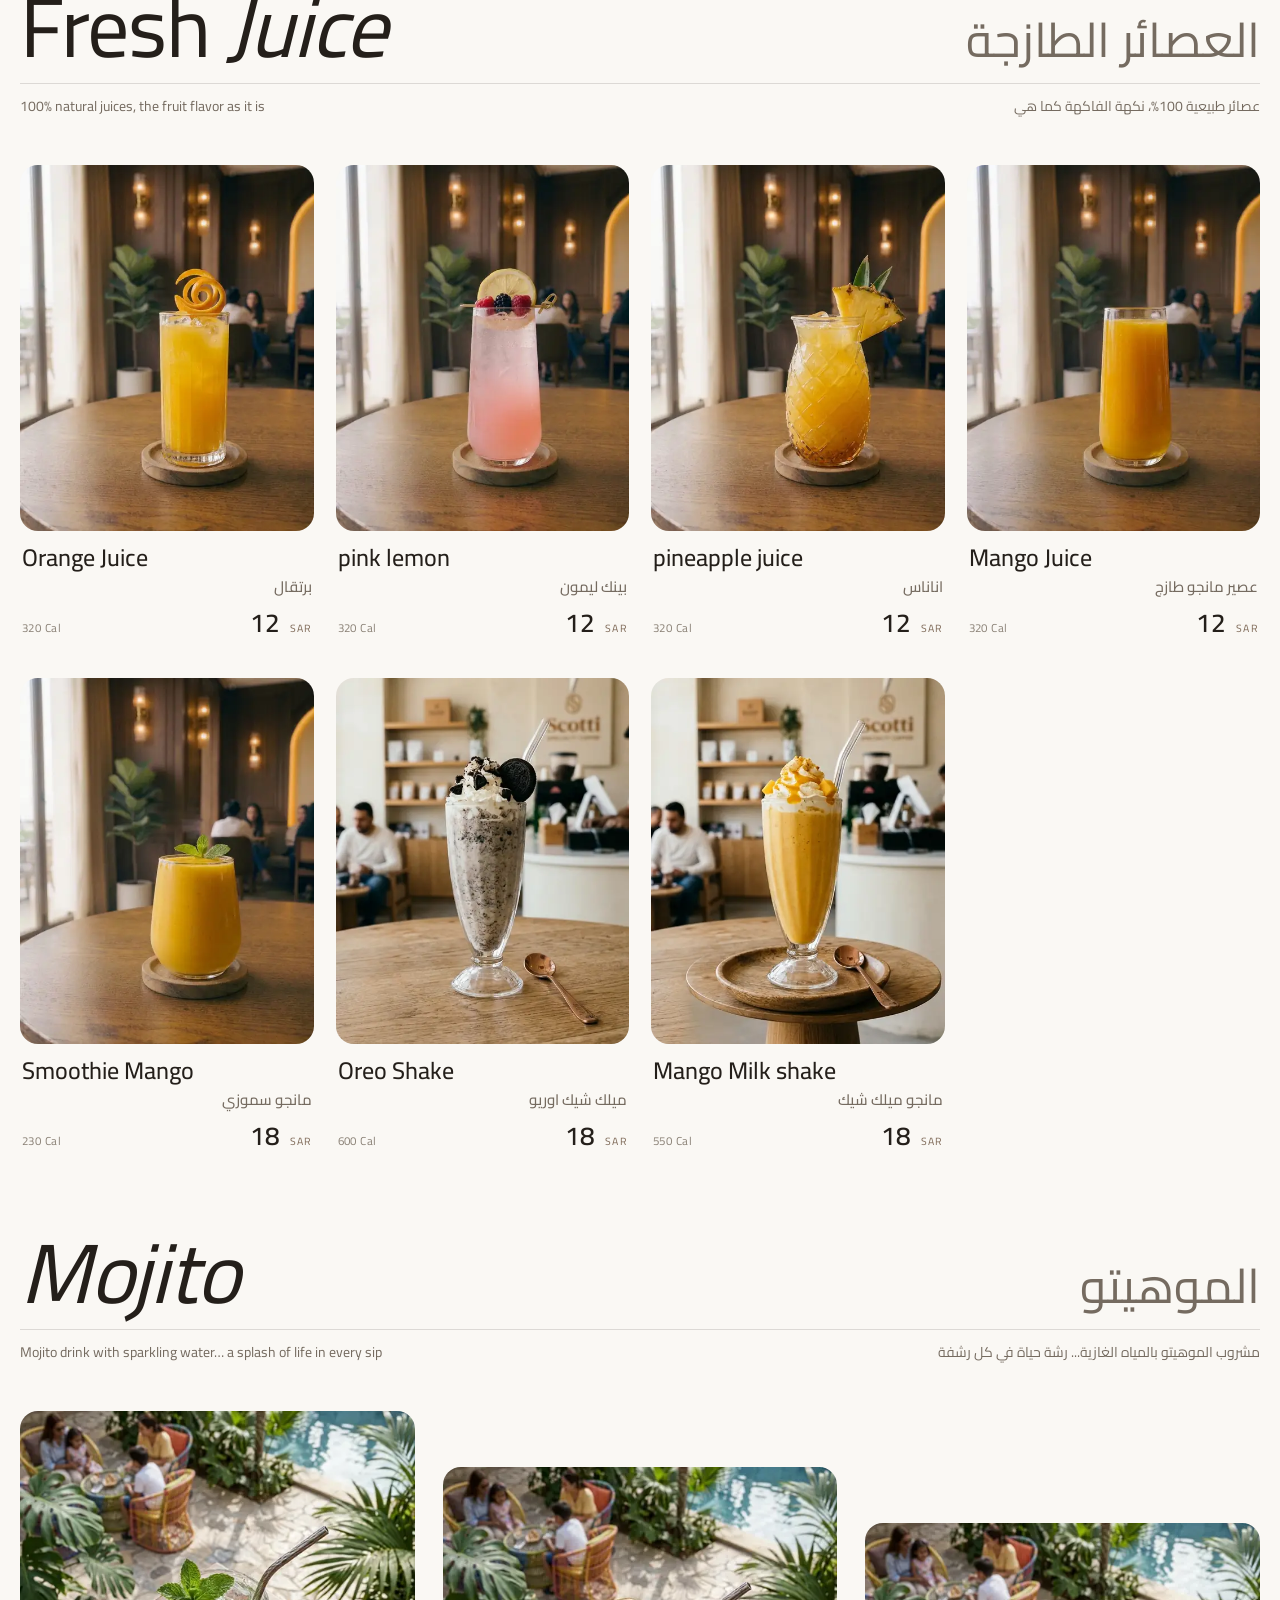
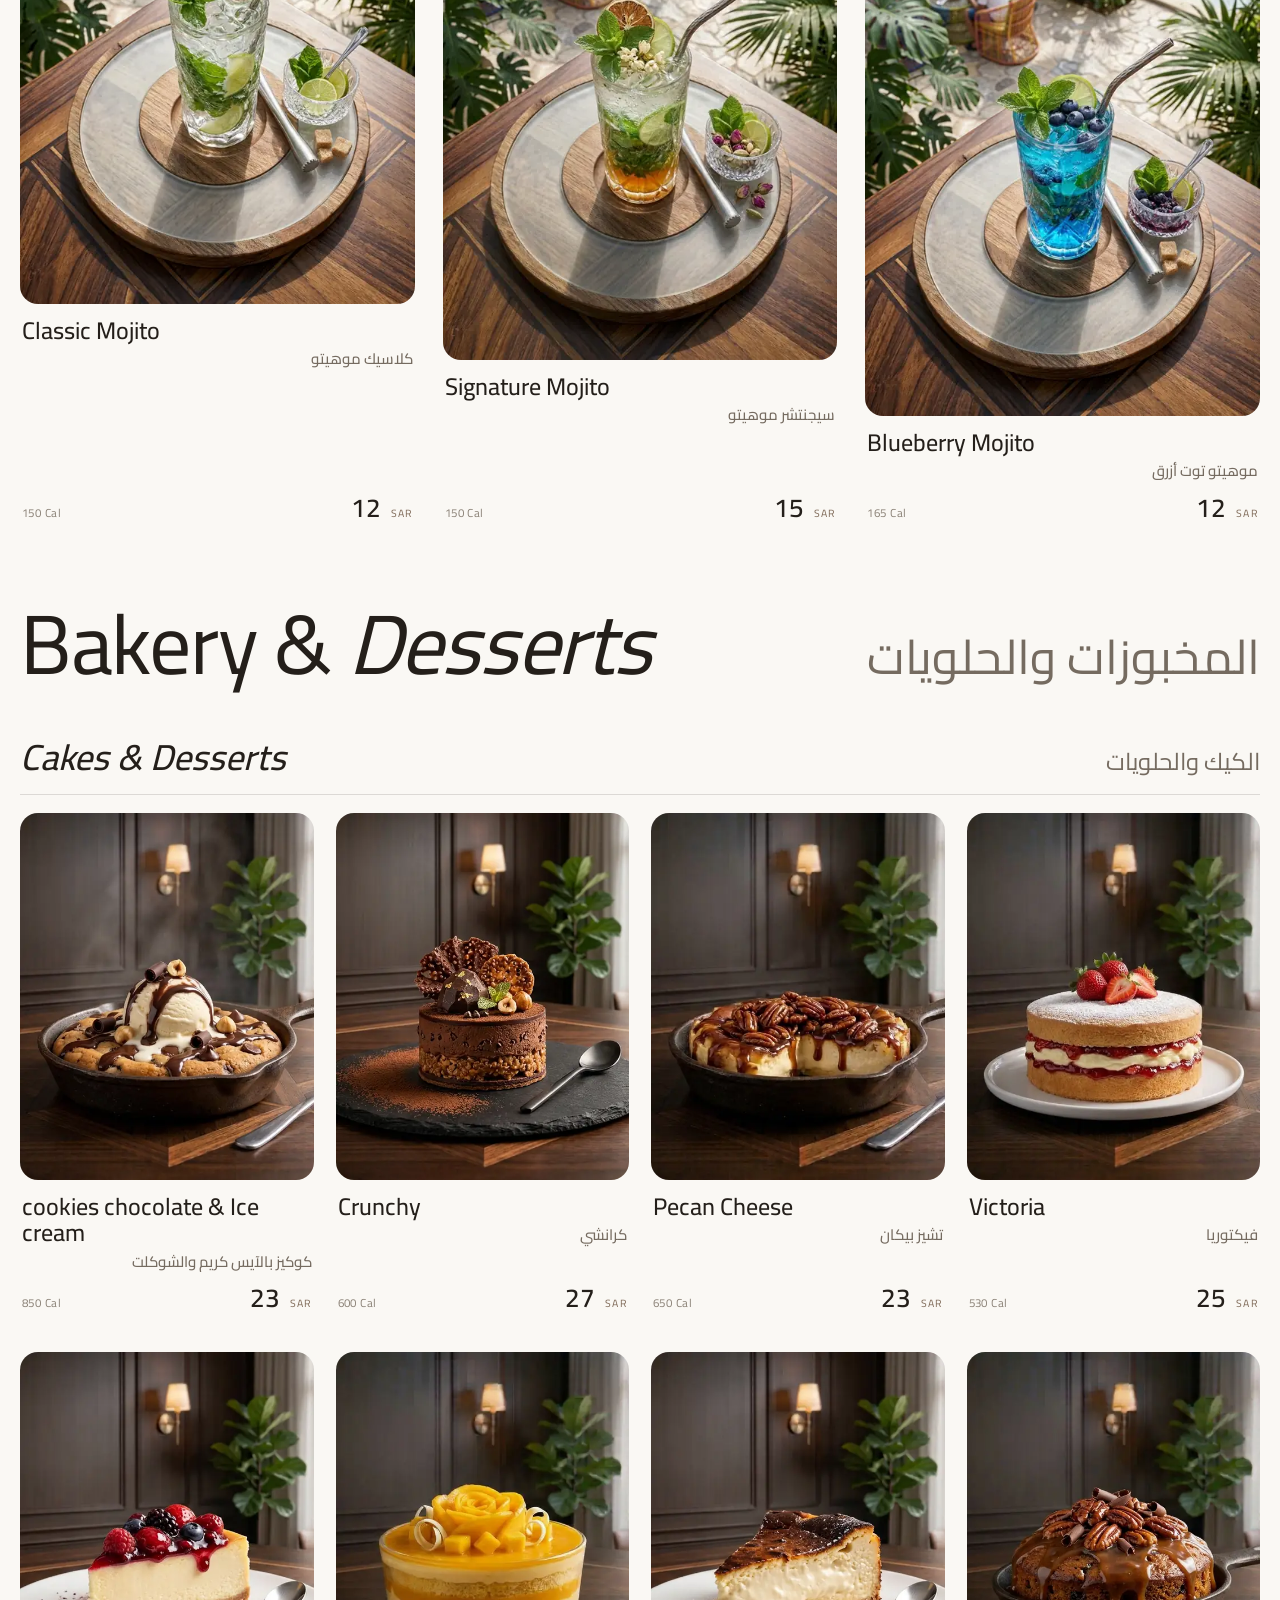
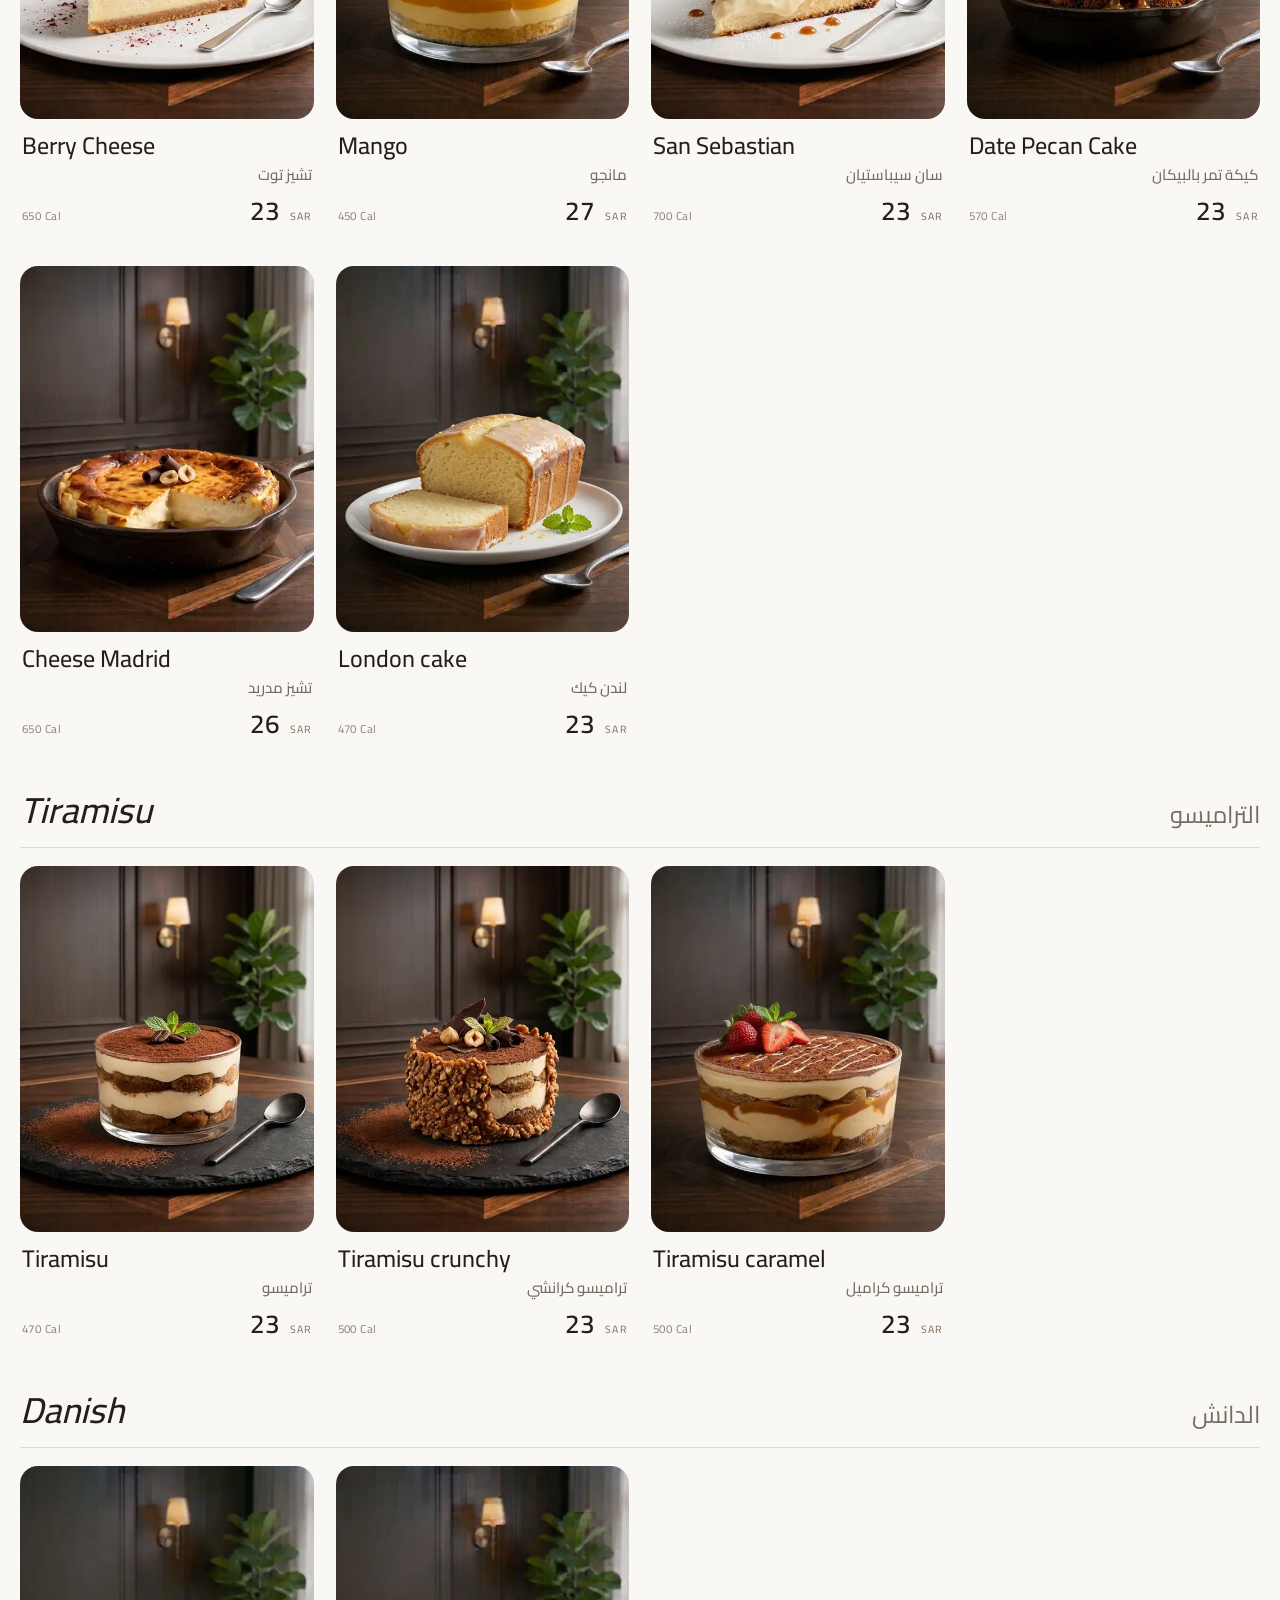
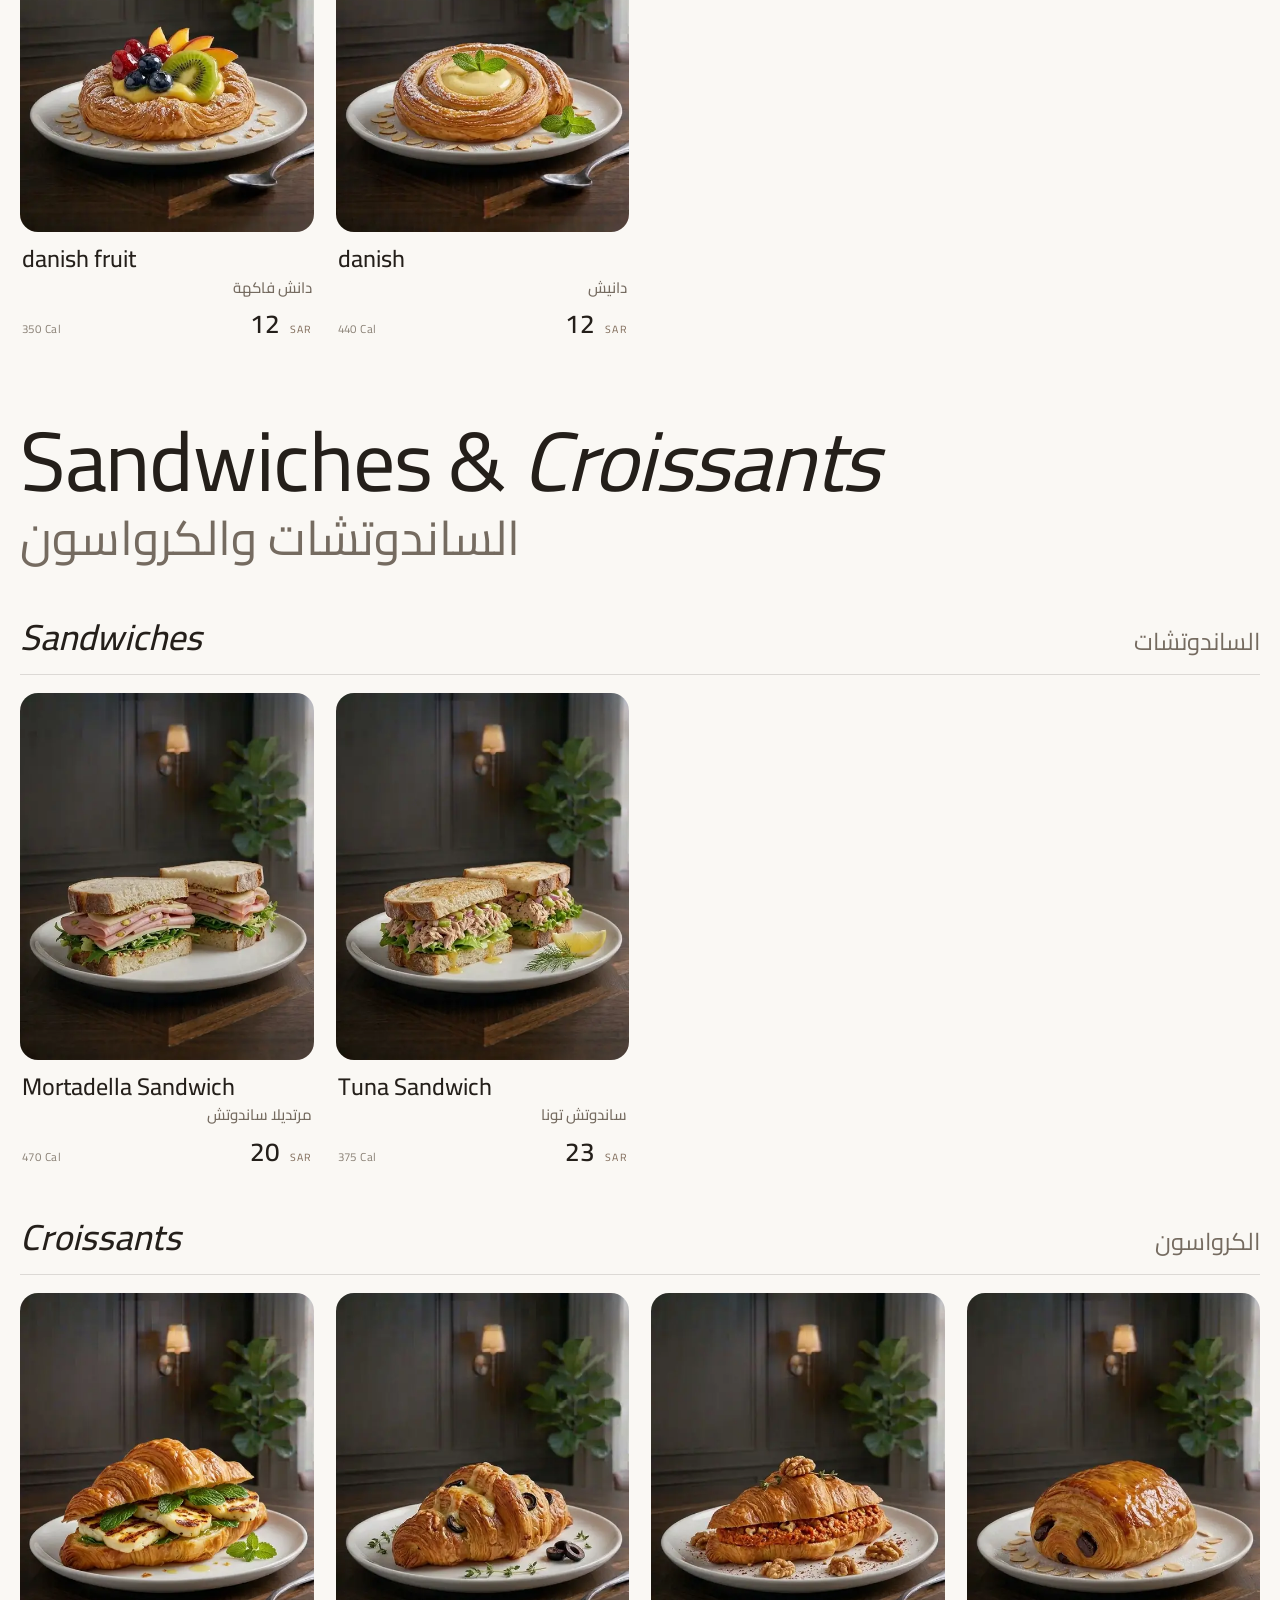
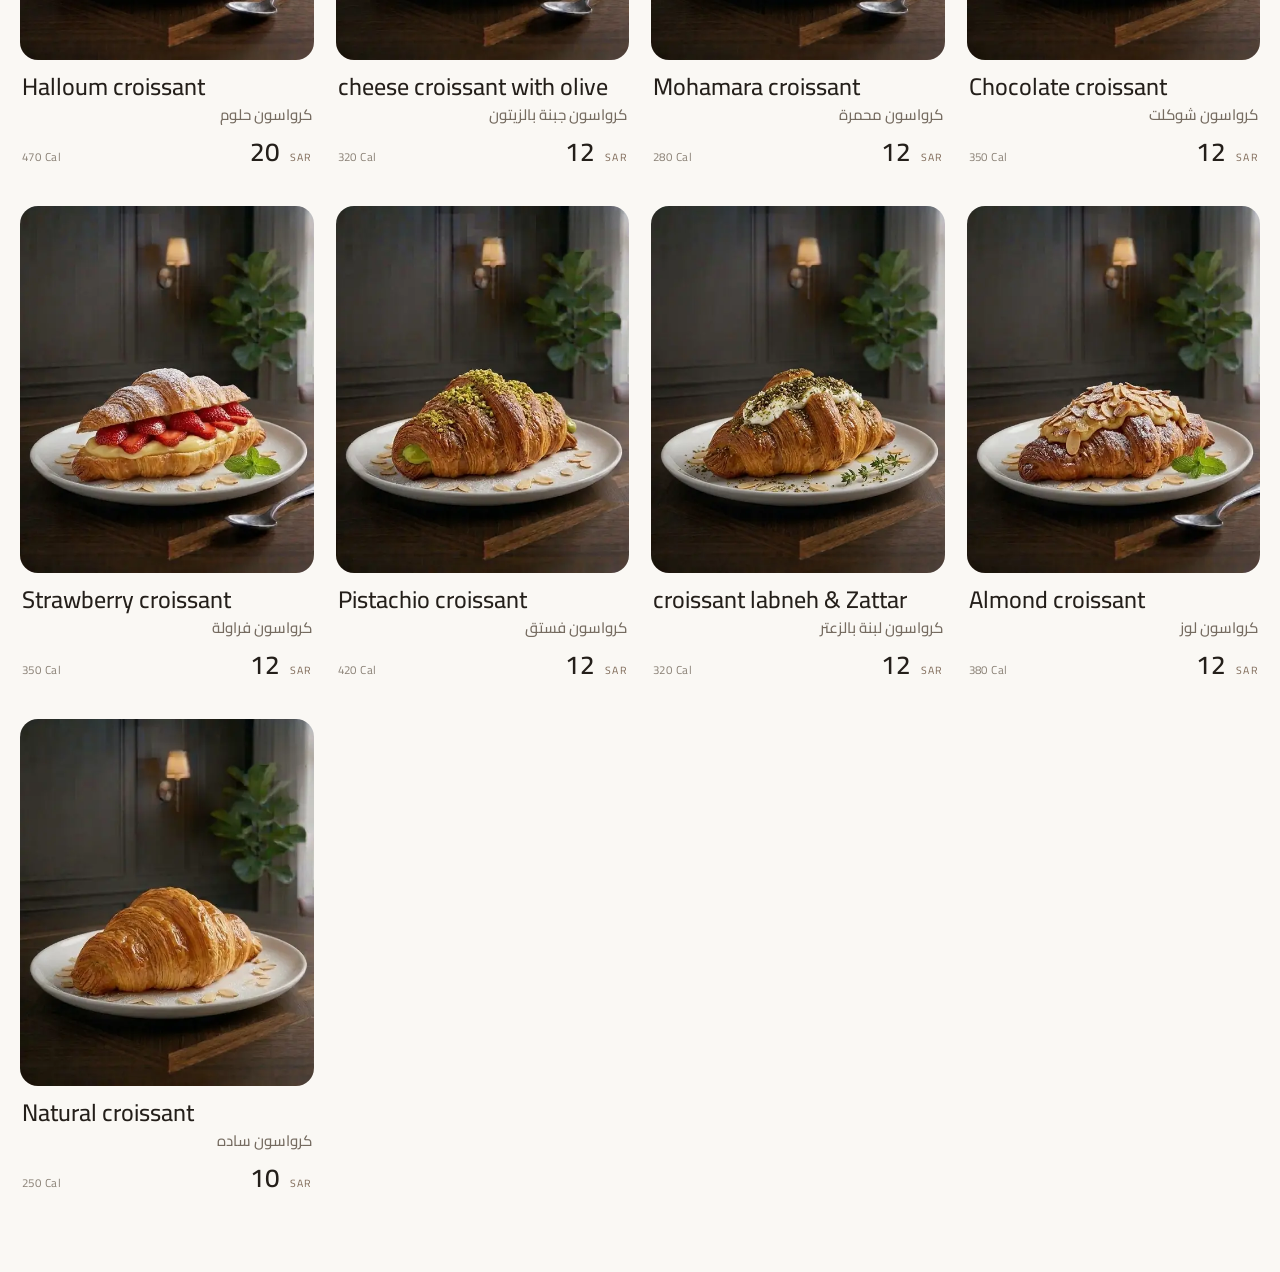
==== commit 0869d973: "منيو الشيكولاتة" ====
--- a/Menu/index.html
+++ b/Menu/index.html
@@ -5,8 +5,8 @@
 <meta name="viewport" content="width=device-width, initial-scale=1, viewport-fit=cover">
 <title>SCOTTI — Specialty Coffee &amp; More · Menu | قائمة سكوتي</title>
 <meta name="description" content="SCOTTI digital menu: hot and ice coffee, brew bar, drinks, fresh juice, mojito, chocolate collection, bakery, sandwiches and croissants. قائمة سكوتي للقهوة المختصة.">
-<meta name="theme-color" content="#0e0d0c">
-<meta name="color-scheme" content="dark">
+<meta name="theme-color" content="#faf8f4">
+<meta name="color-scheme" content="light">
 <link rel="preconnect" href="https://fonts.googleapis.com">
 <link rel="preconnect" href="https://fonts.gstatic.com" crossorigin>
 <link href="https://fonts.googleapis.com/css2?family=Cairo:wght@400;500;600;700&display=swap" rel="stylesheet">
--- a/Menu/css/style.css
+++ b/Menu/css/style.css
@@ -1,12 +1,12 @@
 :root{
-  --bg:#0e0d0c;--bg2:#161412;--line:rgba(242,234,217,.12);--ivory:#f2ead9;--mute:#a79e8f;--dim:#6f685c;
-  --ember:#d9825b;--cocoa:#24130c;--cocoa2:#3a2015;
+  --bg:#faf8f4;--bg2:#f0ece5;--line:rgba(36,31,26,.14);--ivory:#241f1a;--mute:#756b60;--dim:#8c8378;
+  --ember:#7f6a58;--cocoa:#24130c;--cocoa2:#3a2015;
   --button:#655244;--t-primary:#fafafa;--drop:rgba(20,16,12,.14);--inner:rgba(250,250,250,.2);
   --serif:"Cairo",sans-serif;
   --sans:"Cairo",sans-serif;
   --ar:"Cairo",sans-serif;--arh:"Cairo",sans-serif;
   --nav-h:68px;--ease:cubic-bezier(.2,.7,.1,1);
-  color-scheme:dark;box-sizing:border-box;
+  color-scheme:light;box-sizing:border-box;
   padding-top:env(safe-area-inset-top,0px);padding-bottom:env(safe-area-inset-bottom,0px);
 }
 html{scroll-behavior:smooth;scroll-padding-top:calc(var(--nav-h) + env(safe-area-inset-top,0px));height:100%}
@@ -22,7 +22,7 @@
 .hero{position:relative;min-height:100svh;display:flex;align-items:flex-end;overflow:hidden;isolation:isolate}
 .hero-img{position:absolute;inset:0 0 auto 0;height:62svh;z-index:-1;clip-path:inset(0 0 0 0);animation:reveal 1.6s var(--ease) .1s both}
 .hero-img img{width:100%;height:118%;object-fit:cover;object-position:50% 62%;will-change:transform;animation:settle 2.4s var(--ease) .1s both}
-.hero-img::after{content:"";position:absolute;inset:0;background:linear-gradient(180deg,rgba(14,13,12,.25) 0%,rgba(14,13,12,0) 35%,var(--bg) 100%)}
+.hero-img::after{content:"";position:absolute;inset:0;background:linear-gradient(180deg,rgba(14,13,12,.1) 0%,rgba(14,13,12,0) 35%,var(--bg) 100%)}
 .hero-in{width:100%;padding:0 0 40px 24px}
 .brand{font-family:var(--serif);font-weight:500;letter-spacing:.42em;font-size:13px;text-transform:uppercase;margin:0 0 22px;display:flex;align-items:center;gap:14px}
 .brand::after{content:"";height:1px;width:56px;background:var(--mute)}
@@ -45,16 +45,16 @@
 @media(min-width:900px){
   .hero{align-items:center}
   .hero-img{inset:0 0 0 auto;width:56%;height:100%;border-radius:0}
-  .hero-img::after{background:linear-gradient(90deg,var(--bg) 0%,rgba(14,13,12,0) 38%),linear-gradient(0deg,var(--bg) 0%,rgba(14,13,12,0) 25%)}
+  .hero-img::after{background:linear-gradient(90deg,var(--bg) 0%,rgba(250,248,244,0) 38%),linear-gradient(0deg,var(--bg) 0%,rgba(250,248,244,0) 25%)}
   .hero-in{padding:90px 0 90px 48px}
   .hero-txt{max-width:52%}
 }
 
 /* ---------- NAV ---------- */
-.nav{position:sticky;top:env(safe-area-inset-top,0px);z-index:60;background:rgba(14,13,12,.88);backdrop-filter:blur(14px);-webkit-backdrop-filter:blur(14px);border-bottom:1px solid var(--line);height:var(--nav-h)}
+.nav{position:sticky;top:env(safe-area-inset-top,0px);z-index:60;background:rgba(250,248,244,.9);backdrop-filter:blur(14px);-webkit-backdrop-filter:blur(14px);border-bottom:1px solid var(--line);height:var(--nav-h)}
 .nav .bar{height:100%;display:flex;align-items:center;gap:8px;width:min(1240px,100%);margin-inline:auto;padding-inline:8px}
 .sbtn{flex:none;width:44px;height:44px;border-radius:50%;display:grid;place-items:center;transition:background .3s}
-.sbtn:hover{background:rgba(242,234,217,.08)}
+.sbtn:hover{background:rgba(36,31,26,.08)}
 .search-trigger{width:auto;padding:0 10px;border-radius:999px;color:var(--mute);font-size:12px;white-space:nowrap}
 .chips{list-style:none;margin:0;padding:0;display:flex;gap:4px;overflow-x:auto;scrollbar-width:none;flex:1;scroll-behavior:smooth;-webkit-overflow-scrolling:touch}
 .chips::-webkit-scrollbar{display:none}
